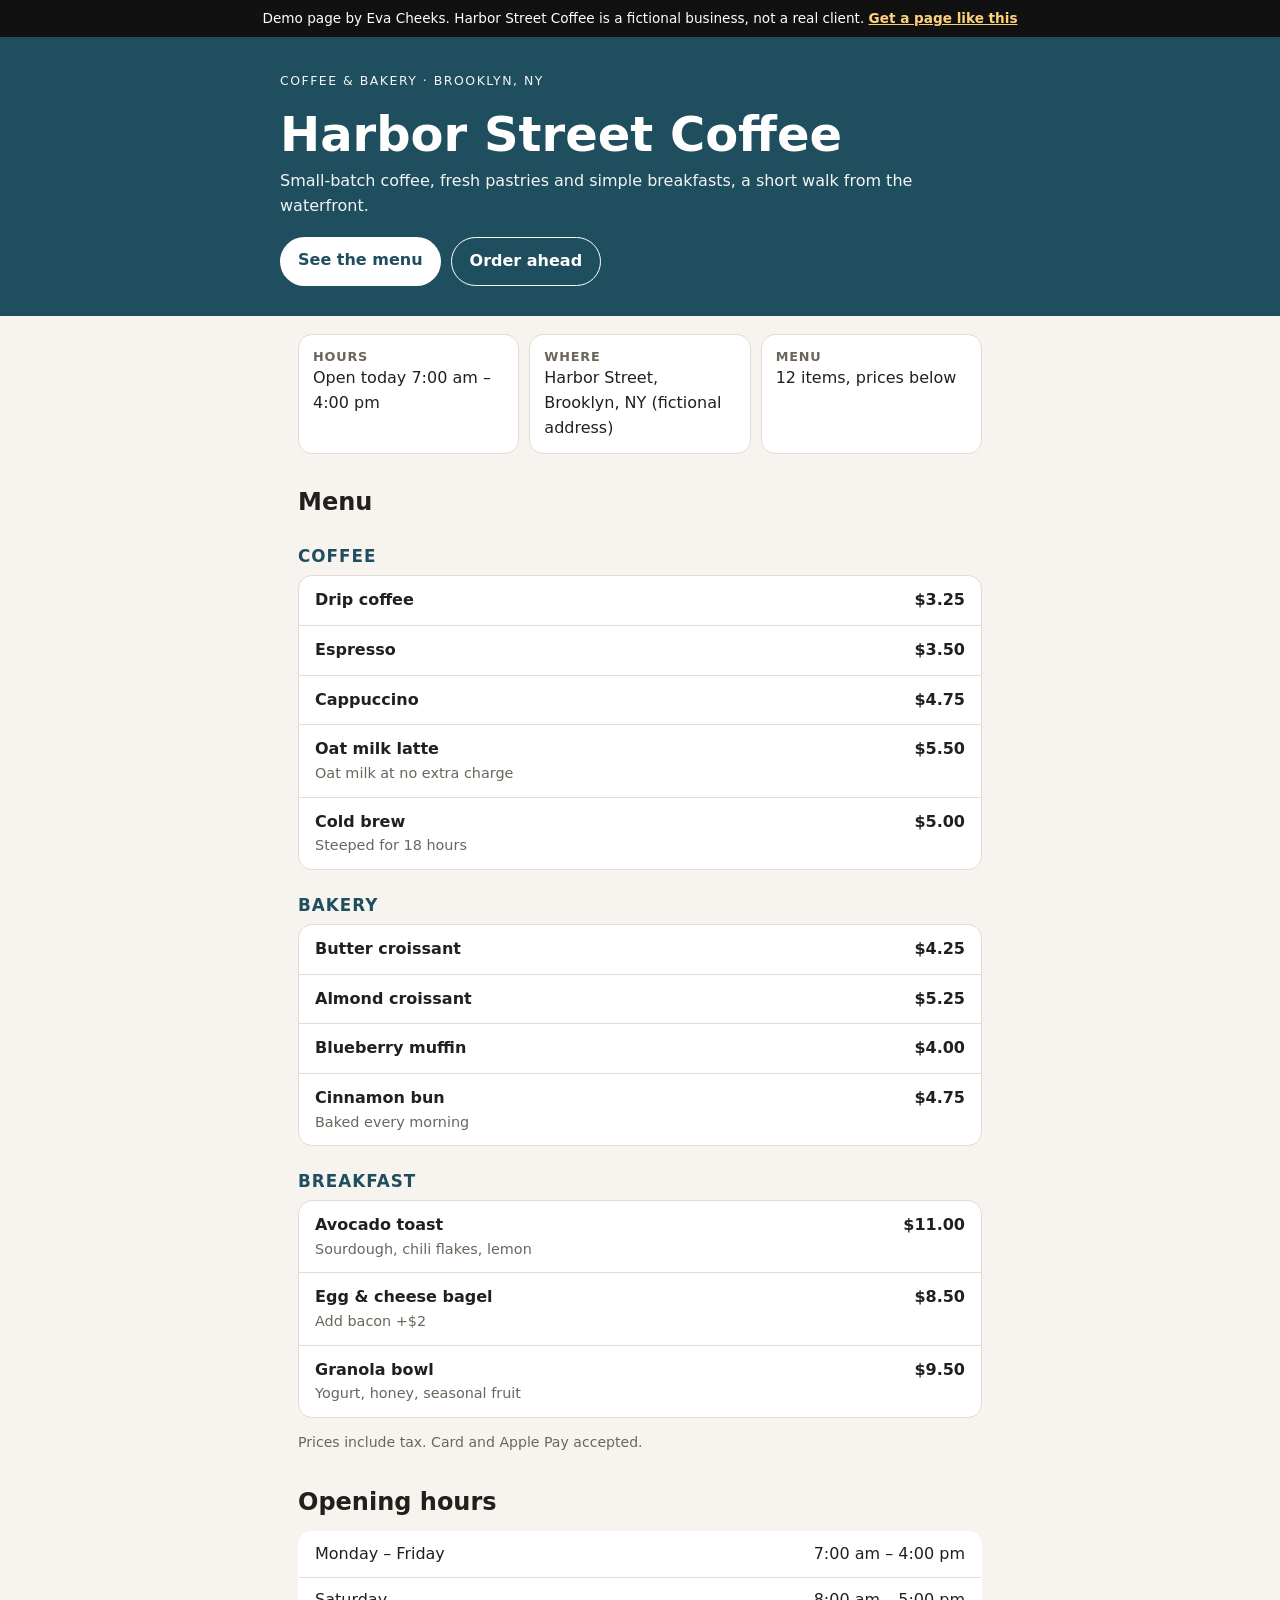
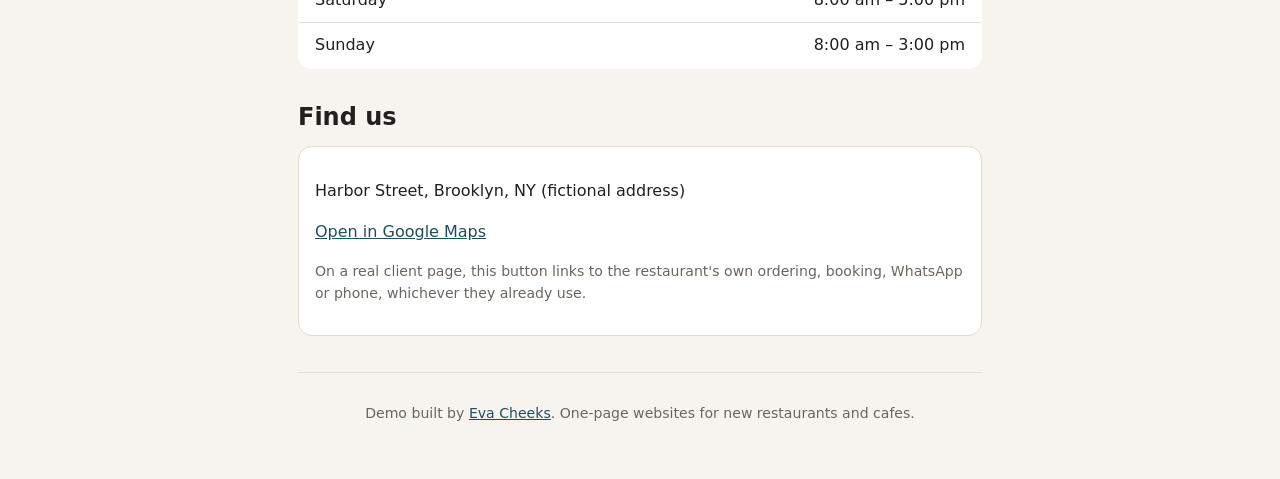
==== demo/harbor-street-coffee/index.html @ e767a6fa "Update prices and add three full demo pages Replace the old $65 price and used-up launch offer with " ====
<!DOCTYPE html>
<html lang="en">
<head>
<meta charset="utf-8">
<meta name="viewport" content="width=device-width, initial-scale=1">
<title>Harbor Street Coffee (demo) - Eva Cheeks</title>
<meta name="robots" content="noindex">
<link rel="stylesheet" href="../demo.css">
</head>
<body class="theme-harbor">
<div class="demo-banner">Demo page by Eva Cheeks. Harbor Street Coffee is a fictional business, not a real client. <a href="../../">Get a page like this</a></div>
<header class="hero">
  <div class="hero-inner">
    <p class="kicker">Coffee &amp; bakery · Brooklyn, NY</p>
    <h1>Harbor Street Coffee</h1>
    <p>Small-batch coffee, fresh pastries and simple breakfasts, a short walk from the waterfront.</p>
    <div class="actions">
      <a class="btn" href="#menu">See the menu</a>
      <a class="btn btn-ghost" href="#contact">Order ahead</a>
    </div>
  </div>
</header>
<main class="wrap">
  <div class="quick">
    <div><strong>Hours</strong>Open today 7:00 am – 4:00 pm</div>
    <div><strong>Where</strong>Harbor Street, Brooklyn, NY (fictional address)</div>
    <div><strong>Menu</strong>12 items, prices below</div>
  </div>

  <section id="menu">
    <h2>Menu</h2>
      <h3>Coffee</h3>
      <ul class="menu">
        <li><span class="item-name">Drip coffee</span><span class="price">$3.25</span></li>
        <li><span class="item-name">Espresso</span><span class="price">$3.50</span></li>
        <li><span class="item-name">Cappuccino</span><span class="price">$4.75</span></li>
        <li><span class="item-name">Oat milk latte<span class="item-desc">Oat milk at no extra charge</span></span><span class="price">$5.50</span></li>
        <li><span class="item-name">Cold brew<span class="item-desc">Steeped for 18 hours</span></span><span class="price">$5.00</span></li>
      </ul>
      <h3>Bakery</h3>
      <ul class="menu">
        <li><span class="item-name">Butter croissant</span><span class="price">$4.25</span></li>
        <li><span class="item-name">Almond croissant</span><span class="price">$5.25</span></li>
        <li><span class="item-name">Blueberry muffin</span><span class="price">$4.00</span></li>
        <li><span class="item-name">Cinnamon bun<span class="item-desc">Baked every morning</span></span><span class="price">$4.75</span></li>
      </ul>
      <h3>Breakfast</h3>
      <ul class="menu">
        <li><span class="item-name">Avocado toast<span class="item-desc">Sourdough, chili flakes, lemon</span></span><span class="price">$11.00</span></li>
        <li><span class="item-name">Egg &amp; cheese bagel<span class="item-desc">Add bacon +$2</span></span><span class="price">$8.50</span></li>
        <li><span class="item-name">Granola bowl<span class="item-desc">Yogurt, honey, seasonal fruit</span></span><span class="price">$9.50</span></li>
      </ul>
    <p class="small">Prices include tax. Card and Apple Pay accepted.</p>
  </section>

  <section id="hours">
    <h2>Opening hours</h2>
    <table class="hours">
        <tr><td>Monday – Friday</td><td>7:00 am – 4:00 pm</td></tr>
        <tr><td>Saturday</td><td>8:00 am – 5:00 pm</td></tr>
        <tr><td>Sunday</td><td>8:00 am – 3:00 pm</td></tr>
    </table>
  </section>

  <section id="contact">
    <h2>Find us</h2>
    <div class="card">
      <p>Harbor Street, Brooklyn, NY (fictional address)</p>
      <p><a href="https://www.google.com/maps/search/?api=1&amp;query=Brooklyn+NY">Open in Google Maps</a></p>
      <p class="small">On a real client page, this button links to the restaurant's own ordering, booking, WhatsApp or phone, whichever they already use.</p>
    </div>
  </section>

  <footer>
    <p class="small">Demo built by <a href="../../">Eva Cheeks</a>. One-page websites for new restaurants and cafes.</p>
  </footer>
</main>
</body>
</html>
---- demo/demo.css ----
/* Shared styles for the fictional demo restaurant pages. System fonts, mobile first. */
:root { --radius: 14px; }
* { box-sizing: border-box; }
body {
  margin: 0;
  font-family: system-ui, -apple-system, Segoe UI, Roboto, Helvetica, Arial, sans-serif;
  color: var(--ink);
  background: var(--bg);
  line-height: 1.55;
}
.theme-harbor { --bg: #f7f4ef; --ink: #22201c; --muted: #6b655c; --accent: #1f4e5f; --accent-ink: #ffffff; --soft: #e8eef0; --line: #e2dcd2; --card: #ffffff; }
.theme-kettle { --bg: #fbf7f2; --ink: #2a1f1a; --muted: #75655b; --accent: #a4532b; --accent-ink: #ffffff; --soft: #f5e6dc; --line: #eadbd0; --card: #ffffff; }
.theme-saffron { --bg: #fffaf0; --ink: #26201a; --muted: #6f6556; --accent: #c2410c; --accent-ink: #ffffff; --soft: #fdebd6; --line: #f0e0c8; --card: #ffffff; }
a { color: var(--accent); }
.demo-banner {
  background: #111; color: #fff; font-size: 0.85rem; text-align: center; padding: 8px 14px;
}
.demo-banner a { color: #ffd27a; font-weight: 700; }
.hero { background: var(--accent); color: var(--accent-ink); padding: 34px 20px 30px; }
.hero-inner, .wrap { max-width: 720px; margin: 0 auto; }
.wrap { padding: 0 18px 40px; }
.kicker { text-transform: uppercase; letter-spacing: 1.5px; font-size: 0.78rem; opacity: 0.85; margin: 0 0 6px; }
.hero h1 { margin: 0 0 8px; font-size: clamp(2rem, 8vw, 3rem); line-height: 1.1; }
.hero p { margin: 0 0 18px; opacity: 0.95; }
.actions { display: flex; flex-wrap: wrap; gap: 10px; }
.btn {
  display: inline-block; padding: 11px 18px; border-radius: 999px; font-weight: 700; text-decoration: none;
  background: var(--accent-ink); color: var(--accent);
}
.btn-ghost { background: transparent; color: var(--accent-ink); border: 1.5px solid var(--accent-ink); }
.quick { display: grid; gap: 10px; margin-top: 18px; }
.quick div { background: var(--card); border: 1px solid var(--line); border-radius: var(--radius); padding: 12px 14px; }
.quick strong { display: block; font-size: 0.8rem; text-transform: uppercase; letter-spacing: 0.8px; color: var(--muted); }
section { margin-top: 30px; }
h2 { margin: 0 0 10px; font-size: 1.5rem; }
h3 { margin: 22px 0 6px; font-size: 1.05rem; color: var(--accent); text-transform: uppercase; letter-spacing: 1px; }
.menu { list-style: none; margin: 0; padding: 0; background: var(--card); border: 1px solid var(--line); border-radius: var(--radius); }
.menu li { display: flex; justify-content: space-between; gap: 14px; padding: 12px 16px; border-bottom: 1px solid var(--line); }
.menu li:last-child { border-bottom: 0; }
.item-name { font-weight: 600; }
.item-desc { display: block; font-weight: 400; color: var(--muted); font-size: 0.9rem; }
.price { font-weight: 700; white-space: nowrap; }
.tag { display: inline-block; font-size: 0.7rem; font-weight: 700; background: var(--soft); color: var(--accent); padding: 1px 7px; border-radius: 999px; margin-left: 6px; vertical-align: middle; }
.hours { width: 100%; border-collapse: collapse; background: var(--card); border: 1px solid var(--line); border-radius: var(--radius); overflow: hidden; }
.hours td { padding: 10px 16px; border-bottom: 1px solid var(--line); }
.hours td:last-child { text-align: right; }
.card { background: var(--card); border: 1px solid var(--line); border-radius: var(--radius); padding: 16px; }
.small { font-size: 0.88rem; color: var(--muted); }
footer { margin-top: 36px; padding-top: 16px; border-top: 1px solid var(--line); text-align: center; }
@media (min-width: 640px) { .quick { grid-template-columns: 1fr 1fr 1fr; } }
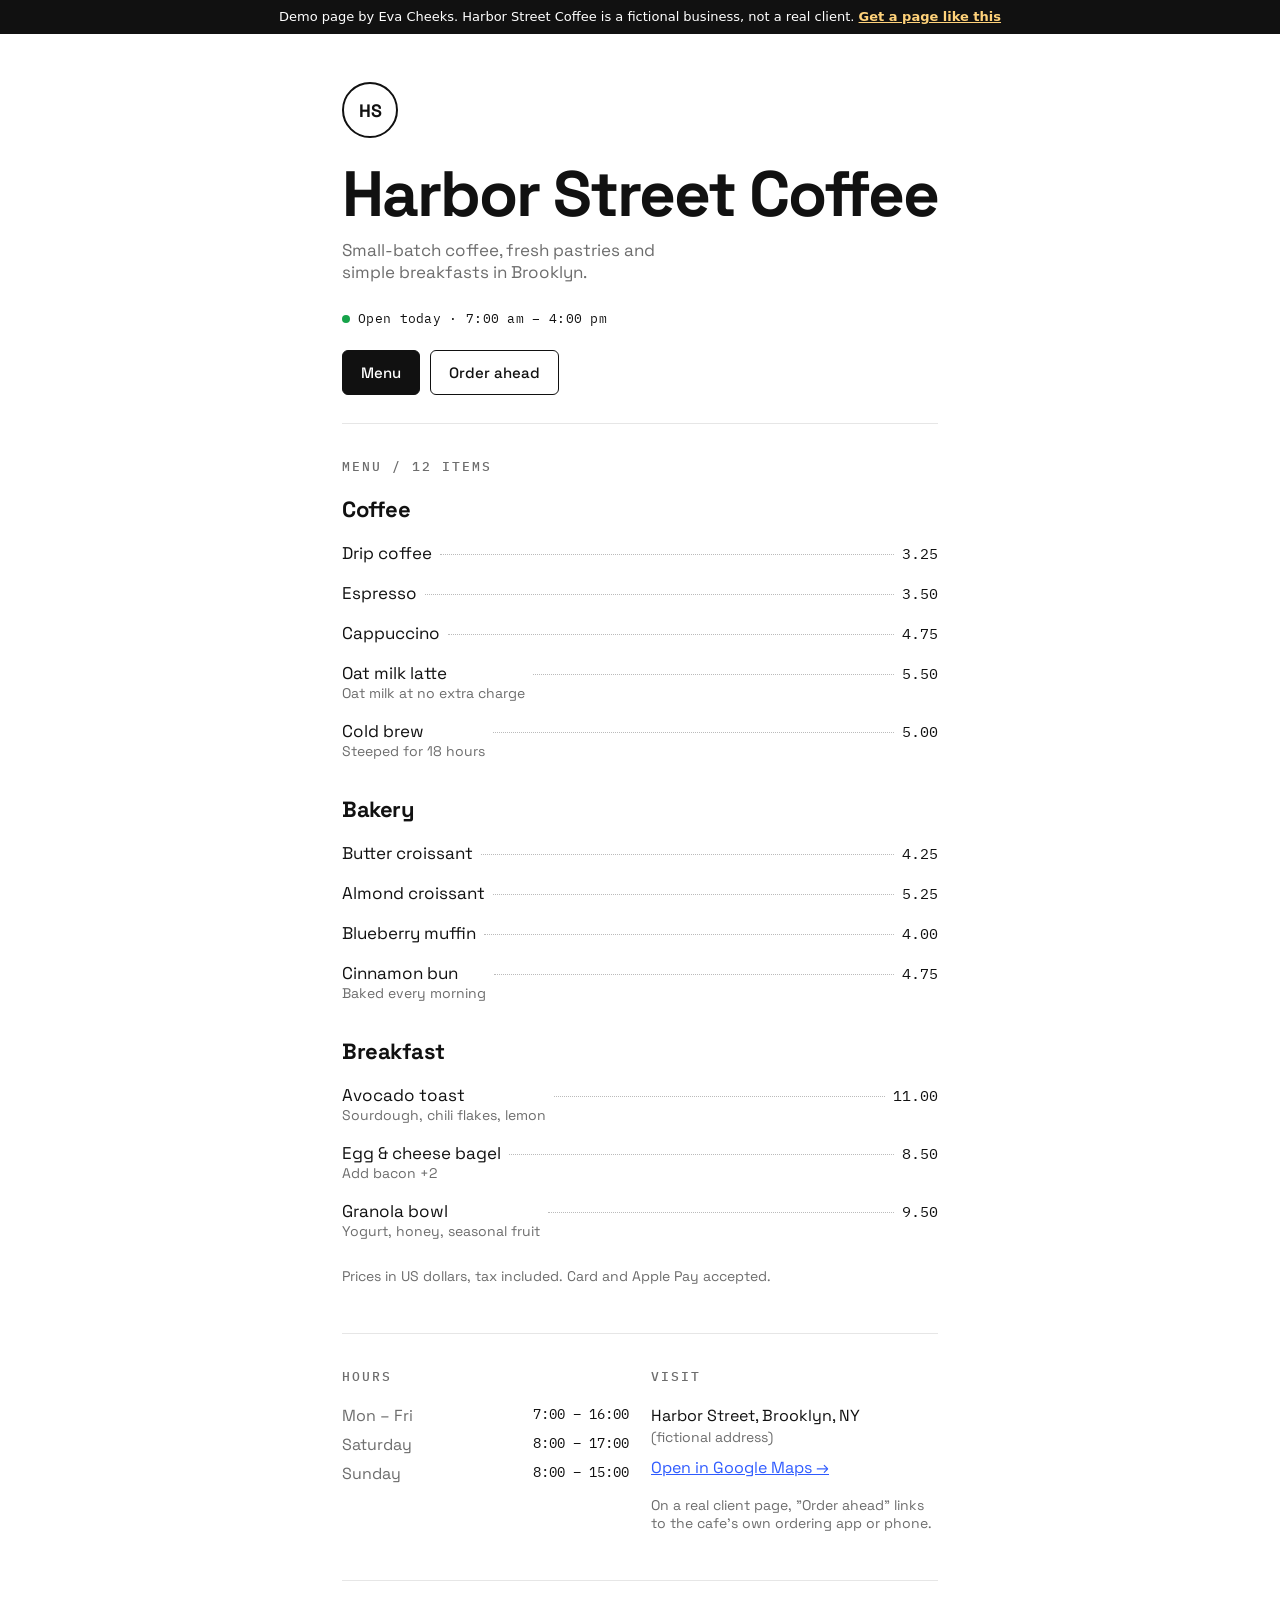
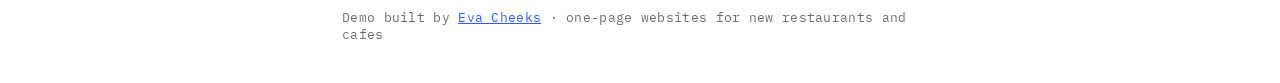
==== commit 71f95e24: "Give each demo page its own design The three demos shared one template and differed only in colour. " ====
--- a/demo/harbor-street-coffee/index.html
+++ b/demo/harbor-street-coffee/index.html
@@ -5,75 +5,97 @@
 <meta name="viewport" content="width=device-width, initial-scale=1">
 <title>Harbor Street Coffee (demo) - Eva Cheeks</title>
 <meta name="robots" content="noindex">
-<link rel="stylesheet" href="../demo.css">
+<link rel="preconnect" href="https://fonts.googleapis.com">
+<link rel="preconnect" href="https://fonts.gstatic.com" crossorigin>
+<link href="https://fonts.googleapis.com/css2?family=Space+Grotesk:wght@400;500;700&family=IBM+Plex+Mono:wght@400;500&display=swap" rel="stylesheet">
+<style>
+  :root { --ink: #111; --muted: #6d6d6d; --line: #e6e6e6; --bg: #fff; --blue: #2f5bff; }
+  * { box-sizing: border-box; }
+  body { margin: 0; background: var(--bg); color: var(--ink); font-family: "Space Grotesk", system-ui, sans-serif; }
+  .demo-banner { background: #111; color: #fff; font: 13px/1.4 system-ui, sans-serif; text-align: center; padding: 8px 14px; }
+  .demo-banner a { color: #ffd27a; font-weight: 700; }
+  .wrap { max-width: 640px; margin: 0 auto; padding: 0 22px; }
+  header { padding: 48px 0 28px; border-bottom: 1px solid var(--line); }
+  .logo { display: inline-flex; align-items: center; justify-content: center; width: 56px; height: 56px; border: 2px solid var(--ink); border-radius: 50%; font-weight: 700; font-size: 18px; letter-spacing: -0.5px; margin-bottom: 26px; }
+  h1 { font-size: clamp(40px, 12vw, 64px); line-height: 0.95; letter-spacing: -2px; margin: 0 0 14px; font-weight: 700; }
+  .sub { color: var(--muted); font-size: 17px; margin: 0 0 24px; max-width: 30ch; }
+  .mono { font-family: "IBM Plex Mono", ui-monospace, monospace; font-size: 13px; letter-spacing: 0.3px; }
+  .status { display: inline-flex; align-items: center; gap: 8px; }
+  .dot { width: 8px; height: 8px; border-radius: 50%; background: #16a34a; }
+  .row { display: flex; gap: 10px; flex-wrap: wrap; margin-top: 22px; }
+  .btn { font: 500 15px "Space Grotesk", sans-serif; padding: 12px 18px; border-radius: 6px; text-decoration: none; border: 1.5px solid var(--ink); color: var(--ink); }
+  .btn.primary { background: var(--ink); color: #fff; }
+  section { padding: 34px 0; border-bottom: 1px solid var(--line); }
+  h2 { font-size: 13px; font-family: "IBM Plex Mono", monospace; text-transform: uppercase; letter-spacing: 2px; color: var(--muted); font-weight: 500; margin: 0 0 20px; }
+  h3 { font-size: 22px; margin: 26px 0 10px; letter-spacing: -0.5px; }
+  h3:first-of-type { margin-top: 0; }
+  .item { display: flex; align-items: baseline; gap: 8px; padding: 9px 0; }
+  .item .name { font-size: 17px; }
+  .item .desc { display: block; color: var(--muted); font-size: 14px; }
+  .item .lead { flex: 1; border-bottom: 1px dotted #bbb; transform: translateY(-4px); min-width: 20px; }
+  .item .price { font-family: "IBM Plex Mono", monospace; font-size: 15px; }
+  .note { color: var(--muted); font-size: 14px; margin-top: 18px; }
+  .grid2 { display: grid; grid-template-columns: 1fr; gap: 22px; }
+  dl { margin: 0; display: grid; grid-template-columns: auto 1fr; gap: 8px 18px; }
+  dt { color: var(--muted); }
+  dd { margin: 0; text-align: right; font-family: "IBM Plex Mono", monospace; font-size: 14px; }
+  a { color: var(--blue); }
+  footer { padding: 28px 0 40px; color: var(--muted); font-size: 13px; }
+  @media (min-width: 600px) { .grid2 { grid-template-columns: 1fr 1fr; } }
+</style>
 </head>
-<body class="theme-harbor">
+<body>
 <div class="demo-banner">Demo page by Eva Cheeks. Harbor Street Coffee is a fictional business, not a real client. <a href="../../">Get a page like this</a></div>
-<header class="hero">
-  <div class="hero-inner">
-    <p class="kicker">Coffee &amp; bakery · Brooklyn, NY</p>
+<div class="wrap">
+  <header>
+    <div class="logo">HS</div>
     <h1>Harbor Street Coffee</h1>
-    <p>Small-batch coffee, fresh pastries and simple breakfasts, a short walk from the waterfront.</p>
-    <div class="actions">
-      <a class="btn" href="#menu">See the menu</a>
-      <a class="btn btn-ghost" href="#contact">Order ahead</a>
+    <p class="sub">Small-batch coffee, fresh pastries and simple breakfasts in Brooklyn.</p>
+    <div class="mono status"><span class="dot"></span>Open today · 7:00 am – 4:00 pm</div>
+    <div class="row">
+      <a class="btn primary" href="#menu">Menu</a>
+      <a class="btn" href="#visit">Order ahead</a>
     </div>
-  </div>
-</header>
-<main class="wrap">
-  <div class="quick">
-    <div><strong>Hours</strong>Open today 7:00 am – 4:00 pm</div>
-    <div><strong>Where</strong>Harbor Street, Brooklyn, NY (fictional address)</div>
-    <div><strong>Menu</strong>12 items, prices below</div>
-  </div>
+  </header>
 
   <section id="menu">
-    <h2>Menu</h2>
-      <h3>Coffee</h3>
-      <ul class="menu">
-        <li><span class="item-name">Drip coffee</span><span class="price">$3.25</span></li>
-        <li><span class="item-name">Espresso</span><span class="price">$3.50</span></li>
-        <li><span class="item-name">Cappuccino</span><span class="price">$4.75</span></li>
-        <li><span class="item-name">Oat milk latte<span class="item-desc">Oat milk at no extra charge</span></span><span class="price">$5.50</span></li>
-        <li><span class="item-name">Cold brew<span class="item-desc">Steeped for 18 hours</span></span><span class="price">$5.00</span></li>
-      </ul>
-      <h3>Bakery</h3>
-      <ul class="menu">
-        <li><span class="item-name">Butter croissant</span><span class="price">$4.25</span></li>
-        <li><span class="item-name">Almond croissant</span><span class="price">$5.25</span></li>
-        <li><span class="item-name">Blueberry muffin</span><span class="price">$4.00</span></li>
-        <li><span class="item-name">Cinnamon bun<span class="item-desc">Baked every morning</span></span><span class="price">$4.75</span></li>
-      </ul>
-      <h3>Breakfast</h3>
-      <ul class="menu">
-        <li><span class="item-name">Avocado toast<span class="item-desc">Sourdough, chili flakes, lemon</span></span><span class="price">$11.00</span></li>
-        <li><span class="item-name">Egg &amp; cheese bagel<span class="item-desc">Add bacon +$2</span></span><span class="price">$8.50</span></li>
-        <li><span class="item-name">Granola bowl<span class="item-desc">Yogurt, honey, seasonal fruit</span></span><span class="price">$9.50</span></li>
-      </ul>
-    <p class="small">Prices include tax. Card and Apple Pay accepted.</p>
+    <h2>Menu / 12 items</h2>
+    <h3>Coffee</h3>
+    <div class="item"><span class="name">Drip coffee</span><span class="lead"></span><span class="price">3.25</span></div>
+    <div class="item"><span class="name">Espresso</span><span class="lead"></span><span class="price">3.50</span></div>
+    <div class="item"><span class="name">Cappuccino</span><span class="lead"></span><span class="price">4.75</span></div>
+    <div class="item"><span class="name">Oat milk latte<span class="desc">Oat milk at no extra charge</span></span><span class="lead"></span><span class="price">5.50</span></div>
+    <div class="item"><span class="name">Cold brew<span class="desc">Steeped for 18 hours</span></span><span class="lead"></span><span class="price">5.00</span></div>
+    <h3>Bakery</h3>
+    <div class="item"><span class="name">Butter croissant</span><span class="lead"></span><span class="price">4.25</span></div>
+    <div class="item"><span class="name">Almond croissant</span><span class="lead"></span><span class="price">5.25</span></div>
+    <div class="item"><span class="name">Blueberry muffin</span><span class="lead"></span><span class="price">4.00</span></div>
+    <div class="item"><span class="name">Cinnamon bun<span class="desc">Baked every morning</span></span><span class="lead"></span><span class="price">4.75</span></div>
+    <h3>Breakfast</h3>
+    <div class="item"><span class="name">Avocado toast<span class="desc">Sourdough, chili flakes, lemon</span></span><span class="lead"></span><span class="price">11.00</span></div>
+    <div class="item"><span class="name">Egg &amp; cheese bagel<span class="desc">Add bacon +2</span></span><span class="lead"></span><span class="price">8.50</span></div>
+    <div class="item"><span class="name">Granola bowl<span class="desc">Yogurt, honey, seasonal fruit</span></span><span class="lead"></span><span class="price">9.50</span></div>
+    <p class="note">Prices in US dollars, tax included. Card and Apple Pay accepted.</p>
   </section>
 
-  <section id="hours">
-    <h2>Opening hours</h2>
-    <table class="hours">
-        <tr><td>Monday – Friday</td><td>7:00 am – 4:00 pm</td></tr>
-        <tr><td>Saturday</td><td>8:00 am – 5:00 pm</td></tr>
-        <tr><td>Sunday</td><td>8:00 am – 3:00 pm</td></tr>
-    </table>
-  </section>
-
-  <section id="contact">
-    <h2>Find us</h2>
-    <div class="card">
-      <p>Harbor Street, Brooklyn, NY (fictional address)</p>
-      <p><a href="https://www.google.com/maps/search/?api=1&amp;query=Brooklyn+NY">Open in Google Maps</a></p>
-      <p class="small">On a real client page, this button links to the restaurant's own ordering, booking, WhatsApp or phone, whichever they already use.</p>
+  <section id="visit" class="grid2">
+    <div>
+      <h2>Hours</h2>
+      <dl>
+        <dt>Mon – Fri</dt><dd>7:00 – 16:00</dd>
+        <dt>Saturday</dt><dd>8:00 – 17:00</dd>
+        <dt>Sunday</dt><dd>8:00 – 15:00</dd>
+      </dl>
+    </div>
+    <div>
+      <h2>Visit</h2>
+      <p style="margin:0 0 10px;">Harbor Street, Brooklyn, NY<br><span style="color:var(--muted);font-size:14px;">(fictional address)</span></p>
+      <a href="https://www.google.com/maps/search/?api=1&amp;query=Brooklyn+NY">Open in Google Maps →</a>
+      <p class="note">On a real client page, "Order ahead" links to the cafe's own ordering app or phone.</p>
     </div>
   </section>
 
-  <footer>
-    <p class="small">Demo built by <a href="../../">Eva Cheeks</a>. One-page websites for new restaurants and cafes.</p>
-  </footer>
-</main>
+  <footer class="mono">Demo built by <a href="../../">Eva Cheeks</a> · one-page websites for new restaurants and cafes</footer>
+</div>
 </body>
 </html>
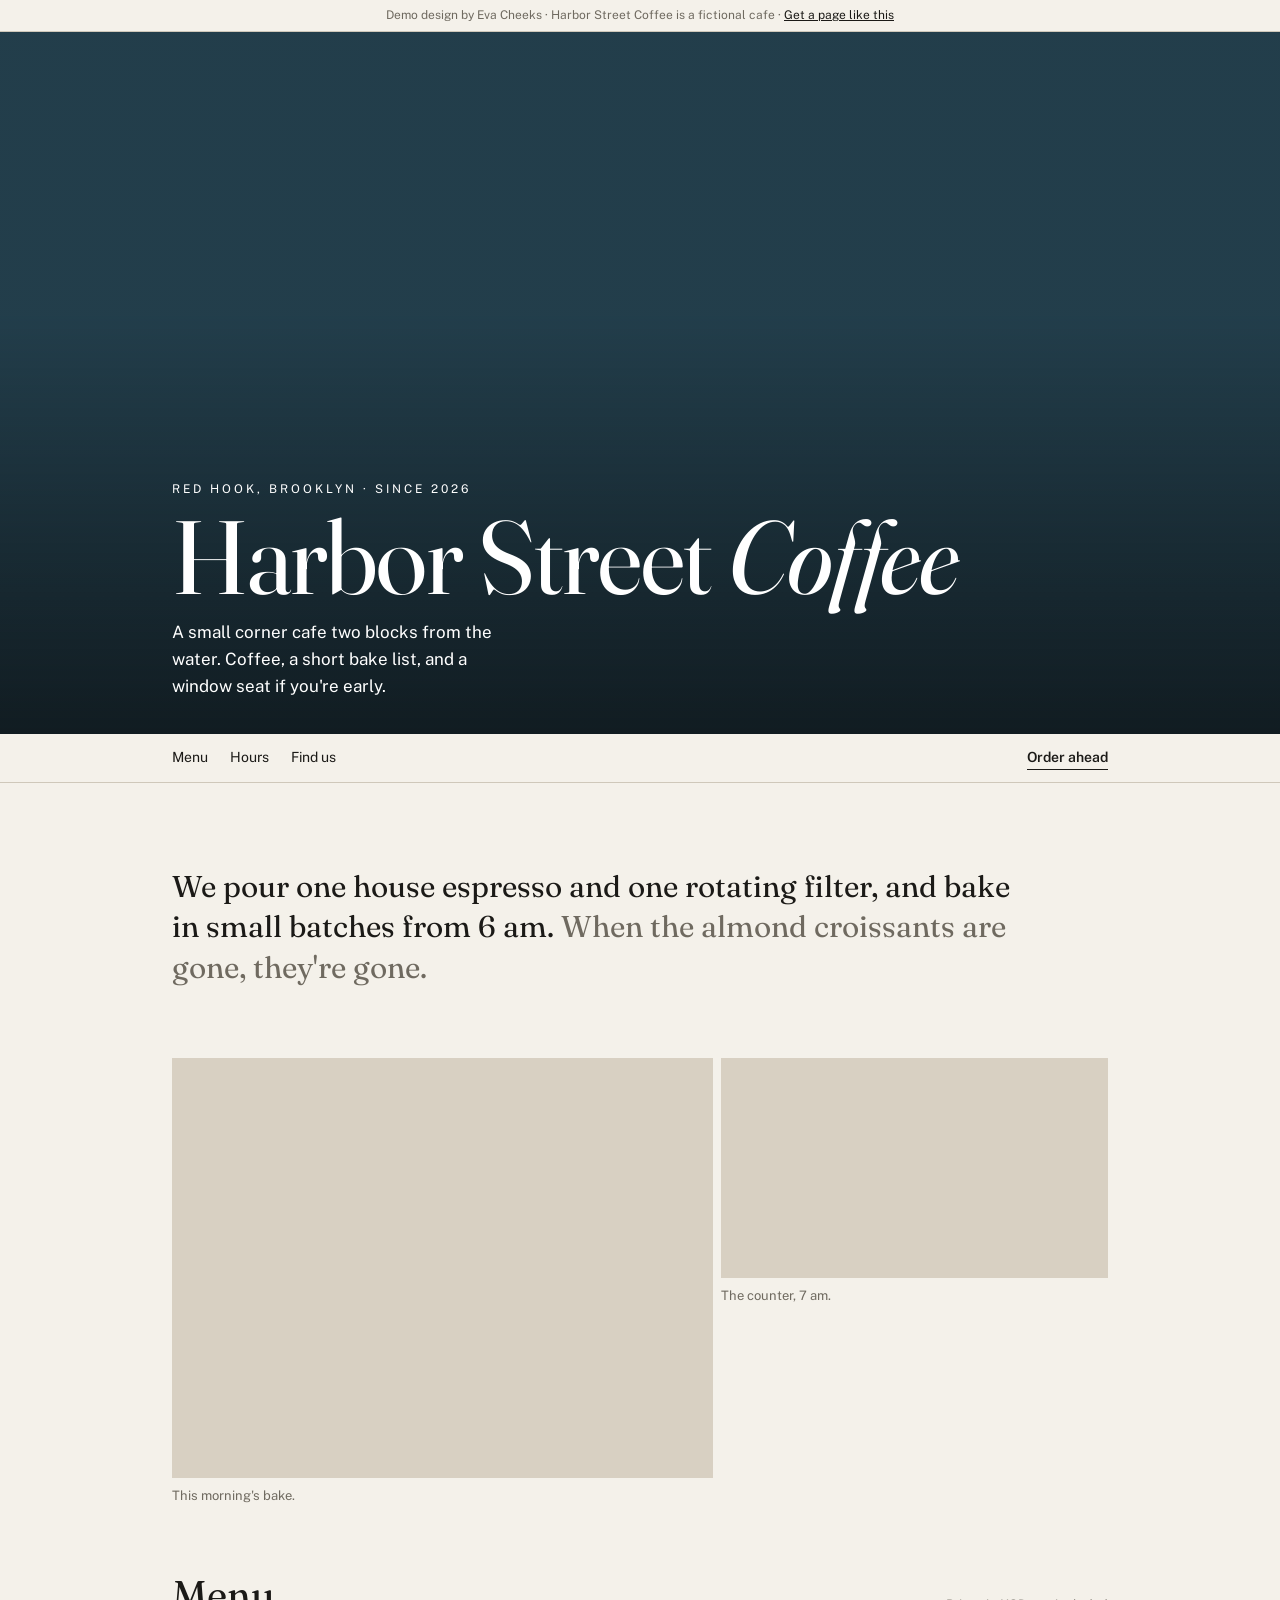
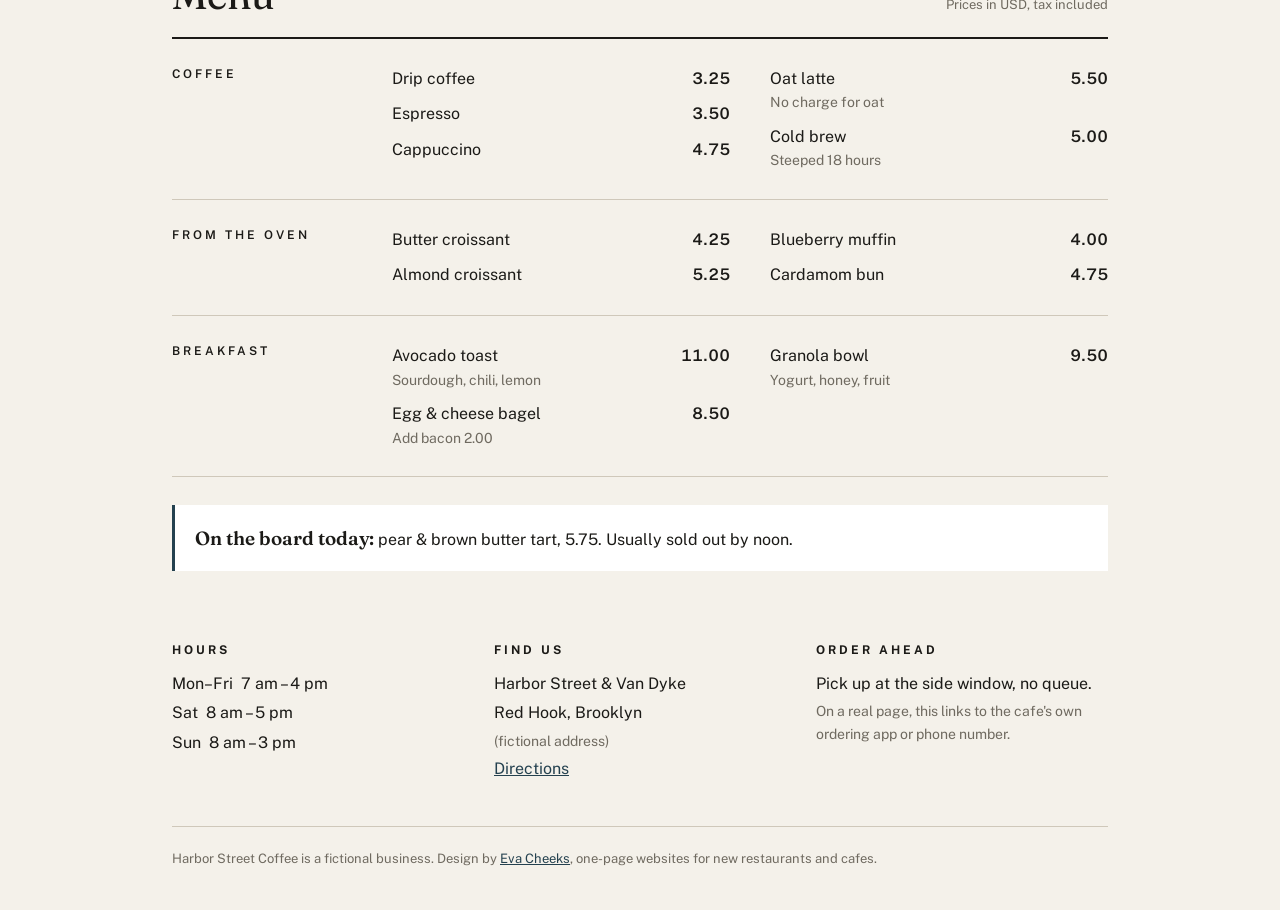
==== commit f1680390: "Refine demo designs and add motion Rework the three demos so they read like real restaurant sites ra" ====
--- a/demo/harbor-street-coffee/index.html
+++ b/demo/harbor-street-coffee/index.html
@@ -3,99 +3,192 @@
 <head>
 <meta charset="utf-8">
 <meta name="viewport" content="width=device-width, initial-scale=1">
-<title>Harbor Street Coffee (demo) - Eva Cheeks</title>
+<title>Harbor Street Coffee · Red Hook, Brooklyn (demo design)</title>
 <meta name="robots" content="noindex">
 <link rel="preconnect" href="https://fonts.googleapis.com">
 <link rel="preconnect" href="https://fonts.gstatic.com" crossorigin>
-<link href="https://fonts.googleapis.com/css2?family=Space+Grotesk:wght@400;500;700&family=IBM+Plex+Mono:wght@400;500&display=swap" rel="stylesheet">
+<link href="https://fonts.googleapis.com/css2?family=Fraunces:ital,opsz,wght@0,9..144,400;0,9..144,600;1,9..144,400&family=Public+Sans:wght@400;600&display=swap" rel="stylesheet">
 <style>
-  :root { --ink: #111; --muted: #6d6d6d; --line: #e6e6e6; --bg: #fff; --blue: #2f5bff; }
+  :root { --ink: #1b1a17; --paper: #f4f1ea; --muted: #6f6a60; --rule: #cfc8ba; --sea: #24414f; }
   * { box-sizing: border-box; }
-  body { margin: 0; background: var(--bg); color: var(--ink); font-family: "Space Grotesk", system-ui, sans-serif; }
-  .demo-banner { background: #111; color: #fff; font: 13px/1.4 system-ui, sans-serif; text-align: center; padding: 8px 14px; }
-  .demo-banner a { color: #ffd27a; font-weight: 700; }
-  .wrap { max-width: 640px; margin: 0 auto; padding: 0 22px; }
-  header { padding: 48px 0 28px; border-bottom: 1px solid var(--line); }
-  .logo { display: inline-flex; align-items: center; justify-content: center; width: 56px; height: 56px; border: 2px solid var(--ink); border-radius: 50%; font-weight: 700; font-size: 18px; letter-spacing: -0.5px; margin-bottom: 26px; }
-  h1 { font-size: clamp(40px, 12vw, 64px); line-height: 0.95; letter-spacing: -2px; margin: 0 0 14px; font-weight: 700; }
-  .sub { color: var(--muted); font-size: 17px; margin: 0 0 24px; max-width: 30ch; }
-  .mono { font-family: "IBM Plex Mono", ui-monospace, monospace; font-size: 13px; letter-spacing: 0.3px; }
-  .status { display: inline-flex; align-items: center; gap: 8px; }
-  .dot { width: 8px; height: 8px; border-radius: 50%; background: #16a34a; }
-  .row { display: flex; gap: 10px; flex-wrap: wrap; margin-top: 22px; }
-  .btn { font: 500 15px "Space Grotesk", sans-serif; padding: 12px 18px; border-radius: 6px; text-decoration: none; border: 1.5px solid var(--ink); color: var(--ink); }
-  .btn.primary { background: var(--ink); color: #fff; }
-  section { padding: 34px 0; border-bottom: 1px solid var(--line); }
-  h2 { font-size: 13px; font-family: "IBM Plex Mono", monospace; text-transform: uppercase; letter-spacing: 2px; color: var(--muted); font-weight: 500; margin: 0 0 20px; }
-  h3 { font-size: 22px; margin: 26px 0 10px; letter-spacing: -0.5px; }
-  h3:first-of-type { margin-top: 0; }
-  .item { display: flex; align-items: baseline; gap: 8px; padding: 9px 0; }
-  .item .name { font-size: 17px; }
-  .item .desc { display: block; color: var(--muted); font-size: 14px; }
-  .item .lead { flex: 1; border-bottom: 1px dotted #bbb; transform: translateY(-4px); min-width: 20px; }
-  .item .price { font-family: "IBM Plex Mono", monospace; font-size: 15px; }
-  .note { color: var(--muted); font-size: 14px; margin-top: 18px; }
-  .grid2 { display: grid; grid-template-columns: 1fr; gap: 22px; }
-  dl { margin: 0; display: grid; grid-template-columns: auto 1fr; gap: 8px 18px; }
-  dt { color: var(--muted); }
-  dd { margin: 0; text-align: right; font-family: "IBM Plex Mono", monospace; font-size: 14px; }
-  a { color: var(--blue); }
-  footer { padding: 28px 0 40px; color: var(--muted); font-size: 13px; }
-  @media (min-width: 600px) { .grid2 { grid-template-columns: 1fr 1fr; } }
+  html { scroll-behavior: smooth; }
+  body { margin: 0; background: var(--paper); color: var(--ink); font: 16px/1.6 "Public Sans", system-ui, sans-serif; }
+  .note { font-size: 12px; text-align: center; padding: 6px 12px; color: var(--muted); border-bottom: 1px solid var(--rule); }
+  .note a { color: var(--ink); }
+
+  .hero { position: relative; min-height: 78vh; display: flex; align-items: flex-end; color: #fff;
+    background: var(--sea); overflow: hidden; }
+  .hero-bg { position: absolute; inset: 0; background: url("img/hero.jpg") center/cover no-repeat; animation: drift 2.8s cubic-bezier(.2,.7,.2,1) both; }
+  .hero::after { content: ""; position: absolute; inset: 0; background: linear-gradient(to top, rgba(10,14,16,.72), rgba(10,14,16,.05) 60%); }
+  .hero-text { position: relative; z-index: 1; padding: 28px 22px 34px; max-width: 980px; width: 100%; margin: 0 auto; }
+  .est { font-size: 12px; letter-spacing: 3px; text-transform: uppercase; margin: 0 0 10px; opacity: .85; }
+  h1 { font-family: "Fraunces", Georgia, serif; font-weight: 400; font-size: clamp(46px, 13vw, 104px); line-height: .92; letter-spacing: -1.5px; margin: 0; }
+  h1 em { font-style: italic; }
+  .hero p.line { margin: 14px 0 0; max-width: 34ch; font-size: 17px; opacity: .92; }
+
+  nav { position: sticky; top: 0; z-index: 3; background: var(--paper); border-bottom: 1px solid var(--rule); }
+  nav .in { max-width: 980px; margin: 0 auto; display: flex; gap: 22px; padding: 12px 22px; font-size: 14px; overflow-x: auto; white-space: nowrap; }
+  nav a { color: var(--ink); text-decoration: none; }
+  nav a.order { margin-left: auto; font-weight: 600; border-bottom: 1.5px solid var(--ink); }
+
+  .wrap { max-width: 980px; margin: 0 auto; padding: 0 22px; }
+  .intro { padding: 54px 0 40px; font-family: "Fraunces", serif; font-size: clamp(22px, 5vw, 30px); line-height: 1.35; max-width: 28em; }
+  .intro span { color: var(--muted); }
+
+  .strip { display: grid; grid-template-columns: 1.4fr 1fr; gap: 8px; }
+  .ph { background: #d8d0c2 center/cover no-repeat; min-height: 220px; }
+  .ph.a { background-image: url("img/bake.jpg"); min-height: 300px; }
+  .ph.b { background-image: url("img/counter.jpg"); }
+  .cap { font-size: 13px; color: var(--muted); margin: 8px 0 0; }
+
+  #menu { padding: 56px 0 10px; }
+  .menu-head { display: flex; justify-content: space-between; align-items: baseline; border-bottom: 2px solid var(--ink); padding-bottom: 10px; }
+  h2 { font-family: "Fraunces", serif; font-weight: 400; font-size: 40px; margin: 0; }
+  .menu-head span { font-size: 13px; color: var(--muted); }
+  .group { display: grid; grid-template-columns: 1fr; gap: 6px 40px; padding: 22px 0; border-bottom: 1px solid var(--rule); }
+  .group h3 { font-size: 12px; letter-spacing: 3px; text-transform: uppercase; margin: 4px 0 6px; font-weight: 600; }
+  .row { display: flex; justify-content: space-between; gap: 16px; padding: 5px 0; }
+  .row i { display: block; font-style: normal; color: var(--muted); font-size: 14px; }
+  .row b { font-weight: 600; font-variant-numeric: tabular-nums; }
+  .today { margin: 28px 0 0; padding: 18px 20px; background: #fff; border-left: 3px solid var(--sea); }
+  .today strong { font-family: "Fraunces", serif; font-weight: 600; font-size: 19px; }
+
+  #visit { padding: 60px 0 40px; display: grid; gap: 30px; }
+  .row { transition: padding-left .25s ease, color .25s ease; }
+  .row:hover { padding-left: 6px; color: var(--sea); }
+  nav a { transition: opacity .2s; } nav a:hover { opacity: .6; }
+  #visit h4 { font-size: 12px; letter-spacing: 3px; text-transform: uppercase; margin: 0 0 10px; }
+  #visit p { margin: 0 0 4px; }
+  .muted { color: var(--muted); font-size: 14px; }
+  a { color: var(--sea); }
+  footer { border-top: 1px solid var(--rule); padding: 22px 0 40px; font-size: 13px; color: var(--muted); }
+  @media (min-width: 760px) {
+    .group { grid-template-columns: 180px 1fr 1fr; }
+    #visit { grid-template-columns: 1fr 1fr 1fr; }
+    .ph.a { min-height: 420px; }
+  }
+
+  /* Motion: entrance, scroll reveal, hover. Disabled for reduced-motion users. */
+  @keyframes rise { from { opacity: 0; transform: translateY(26px); } to { opacity: 1; transform: none; } }
+  @keyframes kenburns { from { background-size: 112%; } to { background-size: 100%; } }
+  @keyframes drift { from { transform: scale(1.12); } to { transform: scale(1); } }
+  .js .reveal { opacity: 0; transform: translateY(28px); transition: opacity .8s cubic-bezier(.2,.7,.2,1), transform .8s cubic-bezier(.2,.7,.2,1); transition-delay: var(--d, 0s); }
+  .js .reveal.in { opacity: 1; transform: none; }
+  .hero-anim > :not(.hero-bg) { animation: rise .9s cubic-bezier(.2,.7,.2,1) both; }
+  .hero-anim > *:nth-child(2) { animation-delay: .12s; } .hero-anim > *:nth-child(3) { animation-delay: .24s; }
+  .hero-anim > *:nth-child(4) { animation-delay: .36s; } .hero-anim > *:nth-child(5) { animation-delay: .48s; }
+  .zoom { overflow: hidden; }
+  .zoom-in { transition: transform 1.2s cubic-bezier(.2,.7,.2,1); }
+  .zoom:hover .zoom-in, .zoom-in:hover { transform: scale(1.04); }
+  .lift { transition: transform .25s ease, box-shadow .25s ease, background-color .25s ease; }
+  .lift:hover { transform: translateY(-2px); }
+  @media (prefers-reduced-motion: reduce) {
+    *, *::before, *::after { animation: none !important; transition: none !important; }
+    .js .reveal { opacity: 1; transform: none; }
+  }
 </style>
 </head>
 <body>
-<div class="demo-banner">Demo page by Eva Cheeks. Harbor Street Coffee is a fictional business, not a real client. <a href="../../">Get a page like this</a></div>
-<div class="wrap">
-  <header>
-    <div class="logo">HS</div>
-    <h1>Harbor Street Coffee</h1>
-    <p class="sub">Small-batch coffee, fresh pastries and simple breakfasts in Brooklyn.</p>
-    <div class="mono status"><span class="dot"></span>Open today · 7:00 am – 4:00 pm</div>
-    <div class="row">
-      <a class="btn primary" href="#menu">Menu</a>
-      <a class="btn" href="#visit">Order ahead</a>
-    </div>
-  </header>
+<div class="note">Demo design by Eva Cheeks · Harbor Street Coffee is a fictional cafe · <a href="../../">Get a page like this</a></div>
+
+<header class="hero">
+  <div class="hero-bg"></div>
+  <div class="hero-text hero-anim">
+    <p class="est">Red Hook, Brooklyn · Since 2026</p>
+    <h1>Harbor Street <em>Coffee</em></h1>
+    <p class="line">A small corner cafe two blocks from the water. Coffee, a short bake list, and a window seat if you're early.</p>
+  </div>
+</header>
+
+<nav><div class="in">
+  <a href="#menu">Menu</a><a href="#visit">Hours</a><a href="#visit">Find us</a><a class="order lift" href="#visit">Order ahead</a>
+</div></nav>
+
+<main class="wrap">
+  <p class="intro reveal">We pour one house espresso and one rotating filter, and bake in small batches from 6 am. <span>When the almond croissants are gone, they're gone.</span></p>
+
+  <div class="strip">
+    <div class="reveal"><div class="zoom"><div class="ph a zoom-in" role="img" aria-label="Croissants on a tray"></div></div><p class="cap">This morning's bake.</p></div>
+    <div class="reveal" style="--d:.12s"><div class="zoom"><div class="ph b zoom-in" role="img" aria-label="The coffee counter"></div></div><p class="cap">The counter, 7 am.</p></div>
+  </div>
 
   <section id="menu">
-    <h2>Menu / 12 items</h2>
-    <h3>Coffee</h3>
-    <div class="item"><span class="name">Drip coffee</span><span class="lead"></span><span class="price">3.25</span></div>
-    <div class="item"><span class="name">Espresso</span><span class="lead"></span><span class="price">3.50</span></div>
-    <div class="item"><span class="name">Cappuccino</span><span class="lead"></span><span class="price">4.75</span></div>
-    <div class="item"><span class="name">Oat milk latte<span class="desc">Oat milk at no extra charge</span></span><span class="lead"></span><span class="price">5.50</span></div>
-    <div class="item"><span class="name">Cold brew<span class="desc">Steeped for 18 hours</span></span><span class="lead"></span><span class="price">5.00</span></div>
-    <h3>Bakery</h3>
-    <div class="item"><span class="name">Butter croissant</span><span class="lead"></span><span class="price">4.25</span></div>
-    <div class="item"><span class="name">Almond croissant</span><span class="lead"></span><span class="price">5.25</span></div>
-    <div class="item"><span class="name">Blueberry muffin</span><span class="lead"></span><span class="price">4.00</span></div>
-    <div class="item"><span class="name">Cinnamon bun<span class="desc">Baked every morning</span></span><span class="lead"></span><span class="price">4.75</span></div>
-    <h3>Breakfast</h3>
-    <div class="item"><span class="name">Avocado toast<span class="desc">Sourdough, chili flakes, lemon</span></span><span class="lead"></span><span class="price">11.00</span></div>
-    <div class="item"><span class="name">Egg &amp; cheese bagel<span class="desc">Add bacon +2</span></span><span class="lead"></span><span class="price">8.50</span></div>
-    <div class="item"><span class="name">Granola bowl<span class="desc">Yogurt, honey, seasonal fruit</span></span><span class="lead"></span><span class="price">9.50</span></div>
-    <p class="note">Prices in US dollars, tax included. Card and Apple Pay accepted.</p>
+    <div class="menu-head reveal"><h2>Menu</h2><span>Prices in USD, tax included</span></div>
+    <div class="group" data-stagger=".row, h3">
+      <h3>Coffee</h3>
+      <div>
+        <div class="row"><span>Drip coffee</span><b>3.25</b></div>
+        <div class="row"><span>Espresso</span><b>3.50</b></div>
+        <div class="row"><span>Cappuccino</span><b>4.75</b></div>
+      </div>
+      <div>
+        <div class="row"><span>Oat latte<i>No charge for oat</i></span><b>5.50</b></div>
+        <div class="row"><span>Cold brew<i>Steeped 18 hours</i></span><b>5.00</b></div>
+      </div>
+    </div>
+    <div class="group" data-stagger=".row, h3">
+      <h3>From the oven</h3>
+      <div>
+        <div class="row"><span>Butter croissant</span><b>4.25</b></div>
+        <div class="row"><span>Almond croissant</span><b>5.25</b></div>
+      </div>
+      <div>
+        <div class="row"><span>Blueberry muffin</span><b>4.00</b></div>
+        <div class="row"><span>Cardamom bun</span><b>4.75</b></div>
+      </div>
+    </div>
+    <div class="group" data-stagger=".row, h3">
+      <h3>Breakfast</h3>
+      <div>
+        <div class="row"><span>Avocado toast<i>Sourdough, chili, lemon</i></span><b>11.00</b></div>
+        <div class="row"><span>Egg &amp; cheese bagel<i>Add bacon 2.00</i></span><b>8.50</b></div>
+      </div>
+      <div>
+        <div class="row"><span>Granola bowl<i>Yogurt, honey, fruit</i></span><b>9.50</b></div>
+      </div>
+    </div>
+    <div class="today reveal"><strong>On the board today:</strong> pear &amp; brown butter tart, 5.75. Usually sold out by noon.</div>
   </section>
 
-  <section id="visit" class="grid2">
-    <div>
-      <h2>Hours</h2>
-      <dl>
-        <dt>Mon – Fri</dt><dd>7:00 – 16:00</dd>
-        <dt>Saturday</dt><dd>8:00 – 17:00</dd>
-        <dt>Sunday</dt><dd>8:00 – 15:00</dd>
-      </dl>
+  <section id="visit">
+    <div class="reveal">
+      <h4>Hours</h4>
+      <p>Mon–Fri &nbsp;7 am – 4 pm</p>
+      <p>Sat &nbsp;8 am – 5 pm</p>
+      <p>Sun &nbsp;8 am – 3 pm</p>
     </div>
-    <div>
-      <h2>Visit</h2>
-      <p style="margin:0 0 10px;">Harbor Street, Brooklyn, NY<br><span style="color:var(--muted);font-size:14px;">(fictional address)</span></p>
-      <a href="https://www.google.com/maps/search/?api=1&amp;query=Brooklyn+NY">Open in Google Maps →</a>
-      <p class="note">On a real client page, "Order ahead" links to the cafe's own ordering app or phone.</p>
+    <div class="reveal" style="--d:.1s">
+      <h4>Find us</h4>
+      <p>Harbor Street &amp; Van Dyke</p>
+      <p>Red Hook, Brooklyn</p>
+      <p class="muted">(fictional address)</p>
+      <p><a href="https://www.google.com/maps/search/?api=1&amp;query=Red+Hook+Brooklyn">Directions</a></p>
+    </div>
+    <div class="reveal" style="--d:.2s">
+      <h4>Order ahead</h4>
+      <p>Pick up at the side window, no queue.</p>
+      <p class="muted">On a real page, this links to the cafe's own ordering app or phone number.</p>
     </div>
   </section>
 
-  <footer class="mono">Demo built by <a href="../../">Eva Cheeks</a> · one-page websites for new restaurants and cafes</footer>
-</div>
+  <footer>Harbor Street Coffee is a fictional business. Design by <a href="../../">Eva Cheeks</a>, one-page websites for new restaurants and cafes.</footer>
+</main>
+<script>
+  document.documentElement.classList.add('js');
+  (function () {
+    var els = document.querySelectorAll('.reveal');
+    if (!('IntersectionObserver' in window)) { els.forEach(function (e) { e.classList.add('in'); }); return; }
+    var io = new IntersectionObserver(function (entries) {
+      entries.forEach(function (en) { if (en.isIntersecting) { en.target.classList.add('in'); io.unobserve(en.target); } });
+    }, { threshold: 0.12, rootMargin: '0px 0px -40px 0px' });
+    els.forEach(function (e) { io.observe(e); });
+    // Stagger rows inside each revealed group.
+    document.querySelectorAll('[data-stagger]').forEach(function (g) {
+      Array.prototype.forEach.call(g.querySelectorAll(g.getAttribute('data-stagger')), function (row, i) {
+        row.classList.add('reveal'); row.style.setProperty('--d', (i * 0.045) + 's'); io.observe(row);
+      });
+    });
+  })();
+</script>
 </body>
 </html>
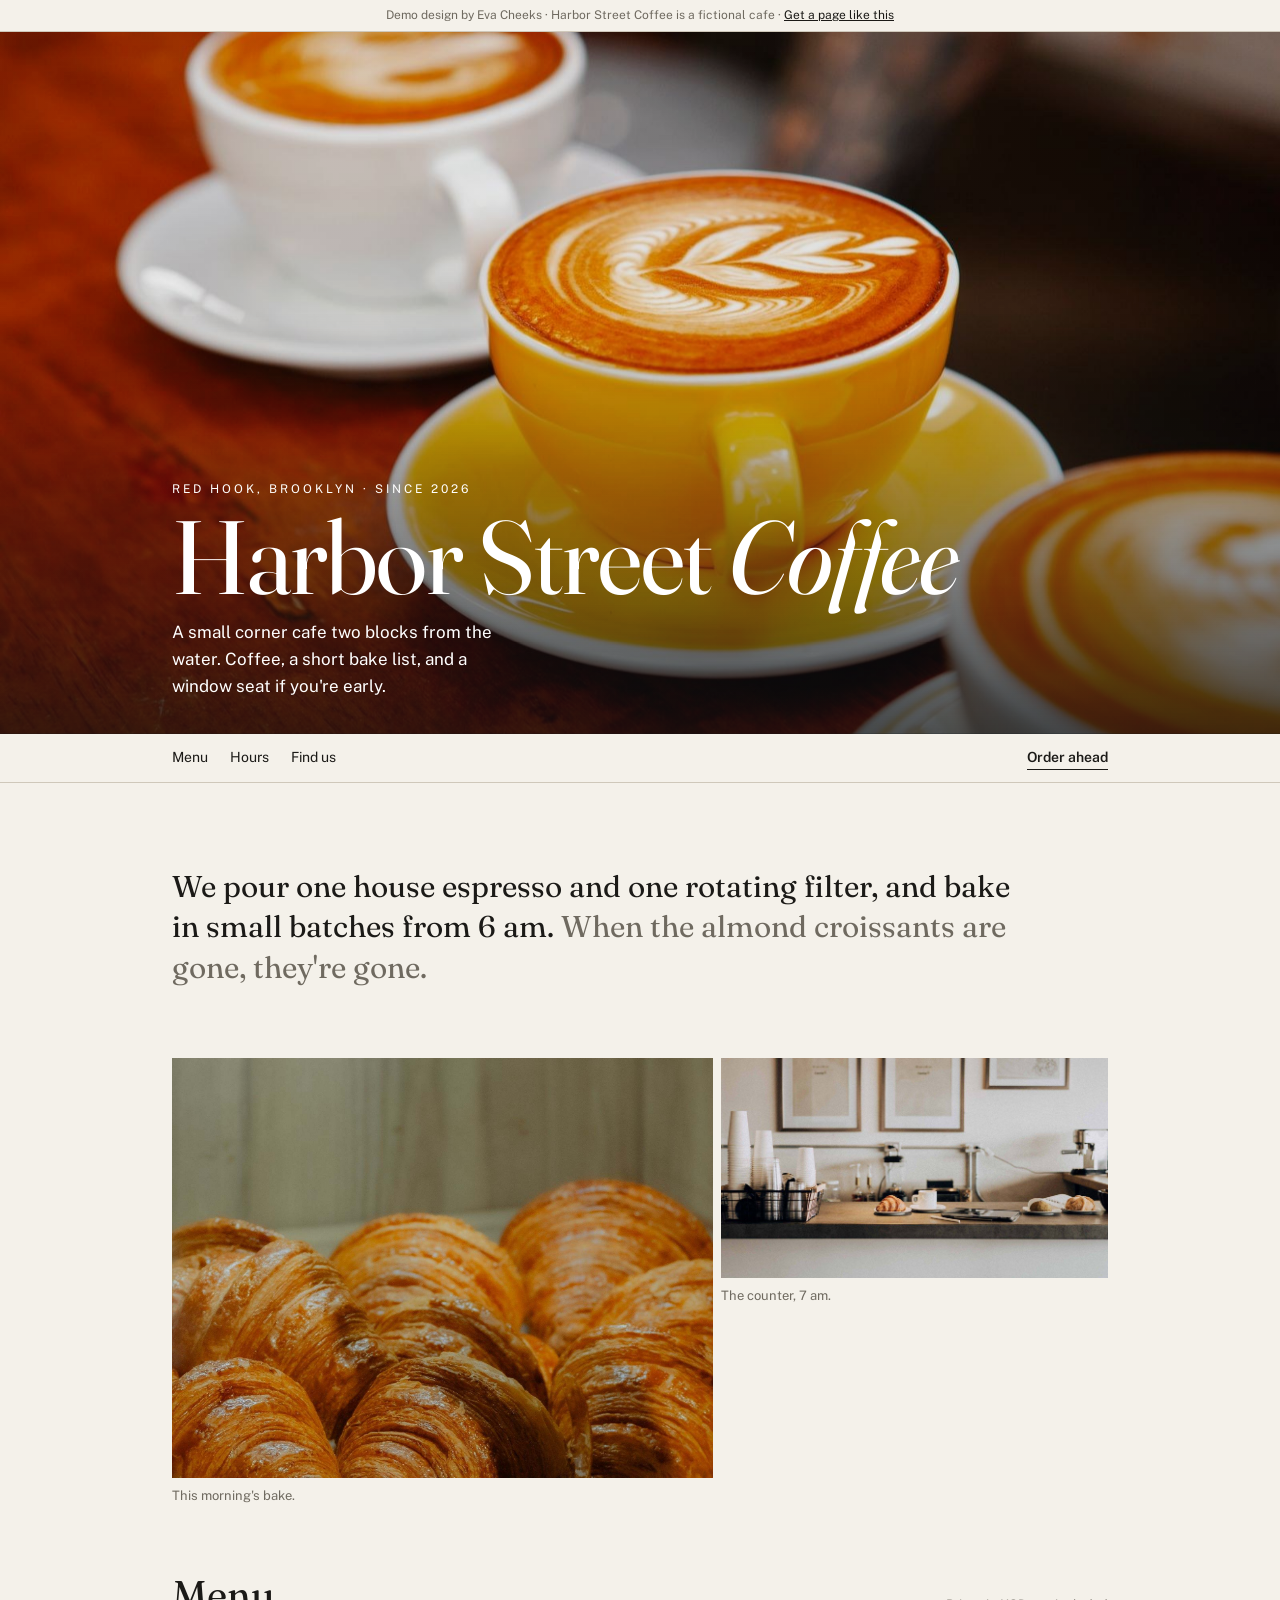
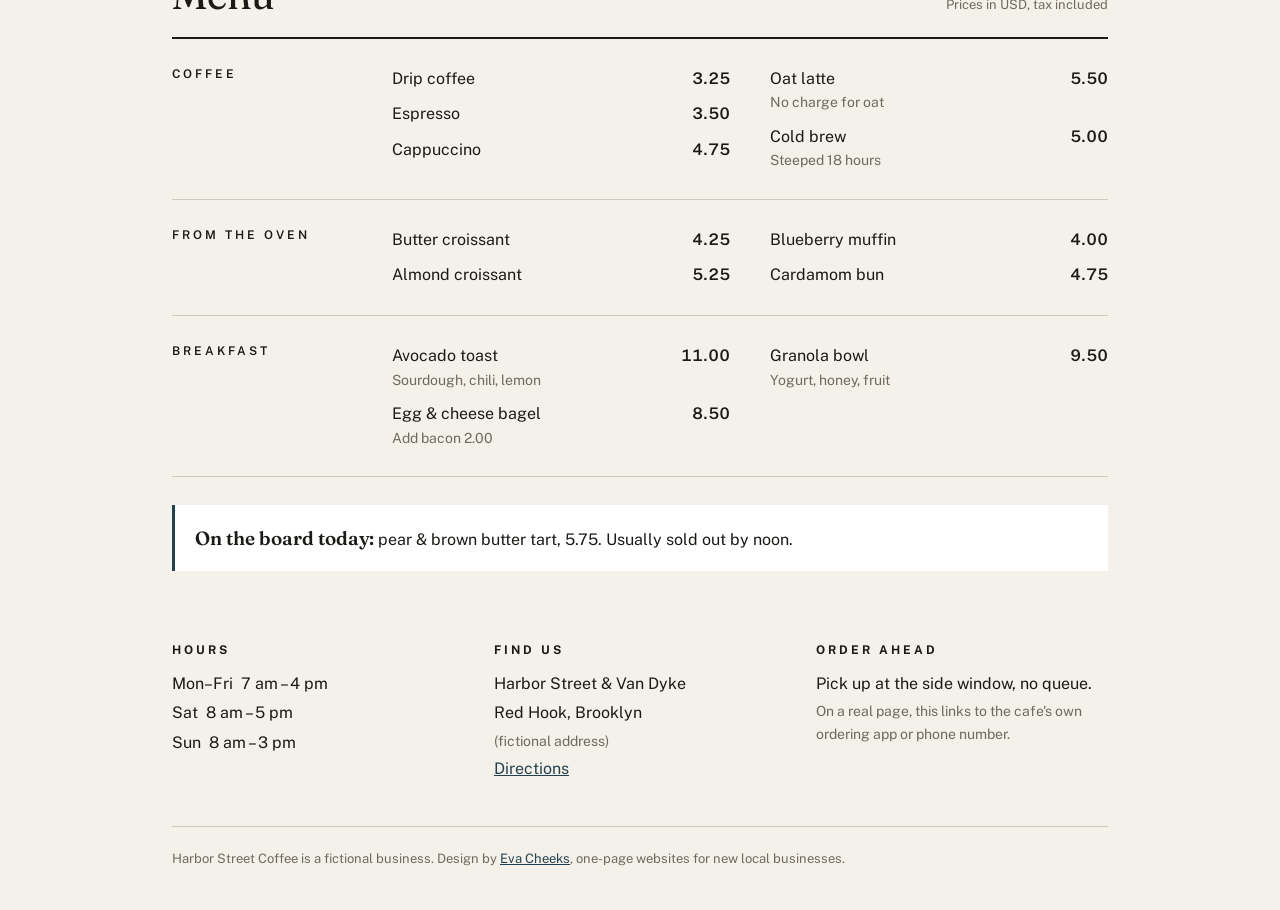
==== commit 848c6b07: "fix(site,automation): resolve all portfolio/demo audit defects, add outreach-config, CRM seed, and C" ====
--- a/demo/harbor-street-coffee/index.html
+++ b/demo/harbor-street-coffee/index.html
@@ -4,7 +4,15 @@
 <meta charset="utf-8">
 <meta name="viewport" content="width=device-width, initial-scale=1">
 <title>Harbor Street Coffee · Red Hook, Brooklyn (demo design)</title>
+<meta name="description" content="Demo one-page website for Harbor Street Coffee, a fictional cafe and bakery in Red Hook, Brooklyn. Design by Eva Cheeks.">
 <meta name="robots" content="noindex">
+<link rel="canonical" href="https://evacheecks.github.io/demo/harbor-street-coffee/">
+<meta property="og:title" content="Harbor Street Coffee · Red Hook, Brooklyn (demo design)">
+<meta property="og:description" content="Espresso, filter coffee, and small-batch morning pastries. Sample one-page cafe website by Eva Cheeks.">
+<meta property="og:type" content="website">
+<meta property="og:url" content="https://evacheecks.github.io/demo/harbor-street-coffee/">
+<meta property="og:image" content="https://evacheecks.github.io/demo/harbor-street-coffee/img/hero.jpg">
+<meta name="twitter:card" content="summary_large_image">
 <link rel="preconnect" href="https://fonts.googleapis.com">
 <link rel="preconnect" href="https://fonts.gstatic.com" crossorigin>
 <link href="https://fonts.googleapis.com/css2?family=Fraunces:ital,opsz,wght@0,9..144,400;0,9..144,600;1,9..144,400&family=Public+Sans:wght@400;600&display=swap" rel="stylesheet">
@@ -13,6 +21,7 @@
   * { box-sizing: border-box; }
   html { scroll-behavior: smooth; }
   body { margin: 0; background: var(--paper); color: var(--ink); font: 16px/1.6 "Public Sans", system-ui, sans-serif; }
+  .sr-only { position: absolute; width: 1px; height: 1px; padding: 0; margin: -1px; overflow: hidden; clip: rect(0,0,0,0); border: 0; }
   .note { font-size: 12px; text-align: center; padding: 6px 12px; color: var(--muted); border-bottom: 1px solid var(--rule); }
   .note a { color: var(--ink); }
 
@@ -57,7 +66,7 @@
   .row { transition: padding-left .25s ease, color .25s ease; }
   .row:hover { padding-left: 6px; color: var(--sea); }
   nav a { transition: opacity .2s; } nav a:hover { opacity: .6; }
-  #visit h4 { font-size: 12px; letter-spacing: 3px; text-transform: uppercase; margin: 0 0 10px; }
+  #visit h3 { font-size: 12px; letter-spacing: 3px; text-transform: uppercase; margin: 0 0 10px; }
   #visit p { margin: 0 0 4px; }
   .muted { color: var(--muted); font-size: 14px; }
   a { color: var(--sea); }
@@ -70,7 +79,6 @@
 
   /* Motion: entrance, scroll reveal, hover. Disabled for reduced-motion users. */
   @keyframes rise { from { opacity: 0; transform: translateY(26px); } to { opacity: 1; transform: none; } }
-  @keyframes kenburns { from { background-size: 112%; } to { background-size: 100%; } }
   @keyframes drift { from { transform: scale(1.12); } to { transform: scale(1); } }
   .js .reveal { opacity: 0; transform: translateY(28px); transition: opacity .8s cubic-bezier(.2,.7,.2,1), transform .8s cubic-bezier(.2,.7,.2,1); transition-delay: var(--d, 0s); }
   .js .reveal.in { opacity: 1; transform: none; }
@@ -151,27 +159,28 @@
   </section>
 
   <section id="visit">
+    <h2 class="sr-only">Visit &amp; Order</h2>
     <div class="reveal">
-      <h4>Hours</h4>
+      <h3>Hours</h3>
       <p>Mon–Fri &nbsp;7 am – 4 pm</p>
       <p>Sat &nbsp;8 am – 5 pm</p>
       <p>Sun &nbsp;8 am – 3 pm</p>
     </div>
     <div class="reveal" style="--d:.1s">
-      <h4>Find us</h4>
+      <h3>Find us</h3>
       <p>Harbor Street &amp; Van Dyke</p>
       <p>Red Hook, Brooklyn</p>
       <p class="muted">(fictional address)</p>
       <p><a href="https://www.google.com/maps/search/?api=1&amp;query=Red+Hook+Brooklyn">Directions</a></p>
     </div>
     <div class="reveal" style="--d:.2s">
-      <h4>Order ahead</h4>
+      <h3>Order ahead</h3>
       <p>Pick up at the side window, no queue.</p>
       <p class="muted">On a real page, this links to the cafe's own ordering app or phone number.</p>
     </div>
   </section>
 
-  <footer>Harbor Street Coffee is a fictional business. Design by <a href="../../">Eva Cheeks</a>, one-page websites for new restaurants and cafes.</footer>
+  <footer>Harbor Street Coffee is a fictional business. Design by <a href="../../">Eva Cheeks</a>, one-page websites for new local businesses.</footer>
 </main>
 <script>
   document.documentElement.classList.add('js');
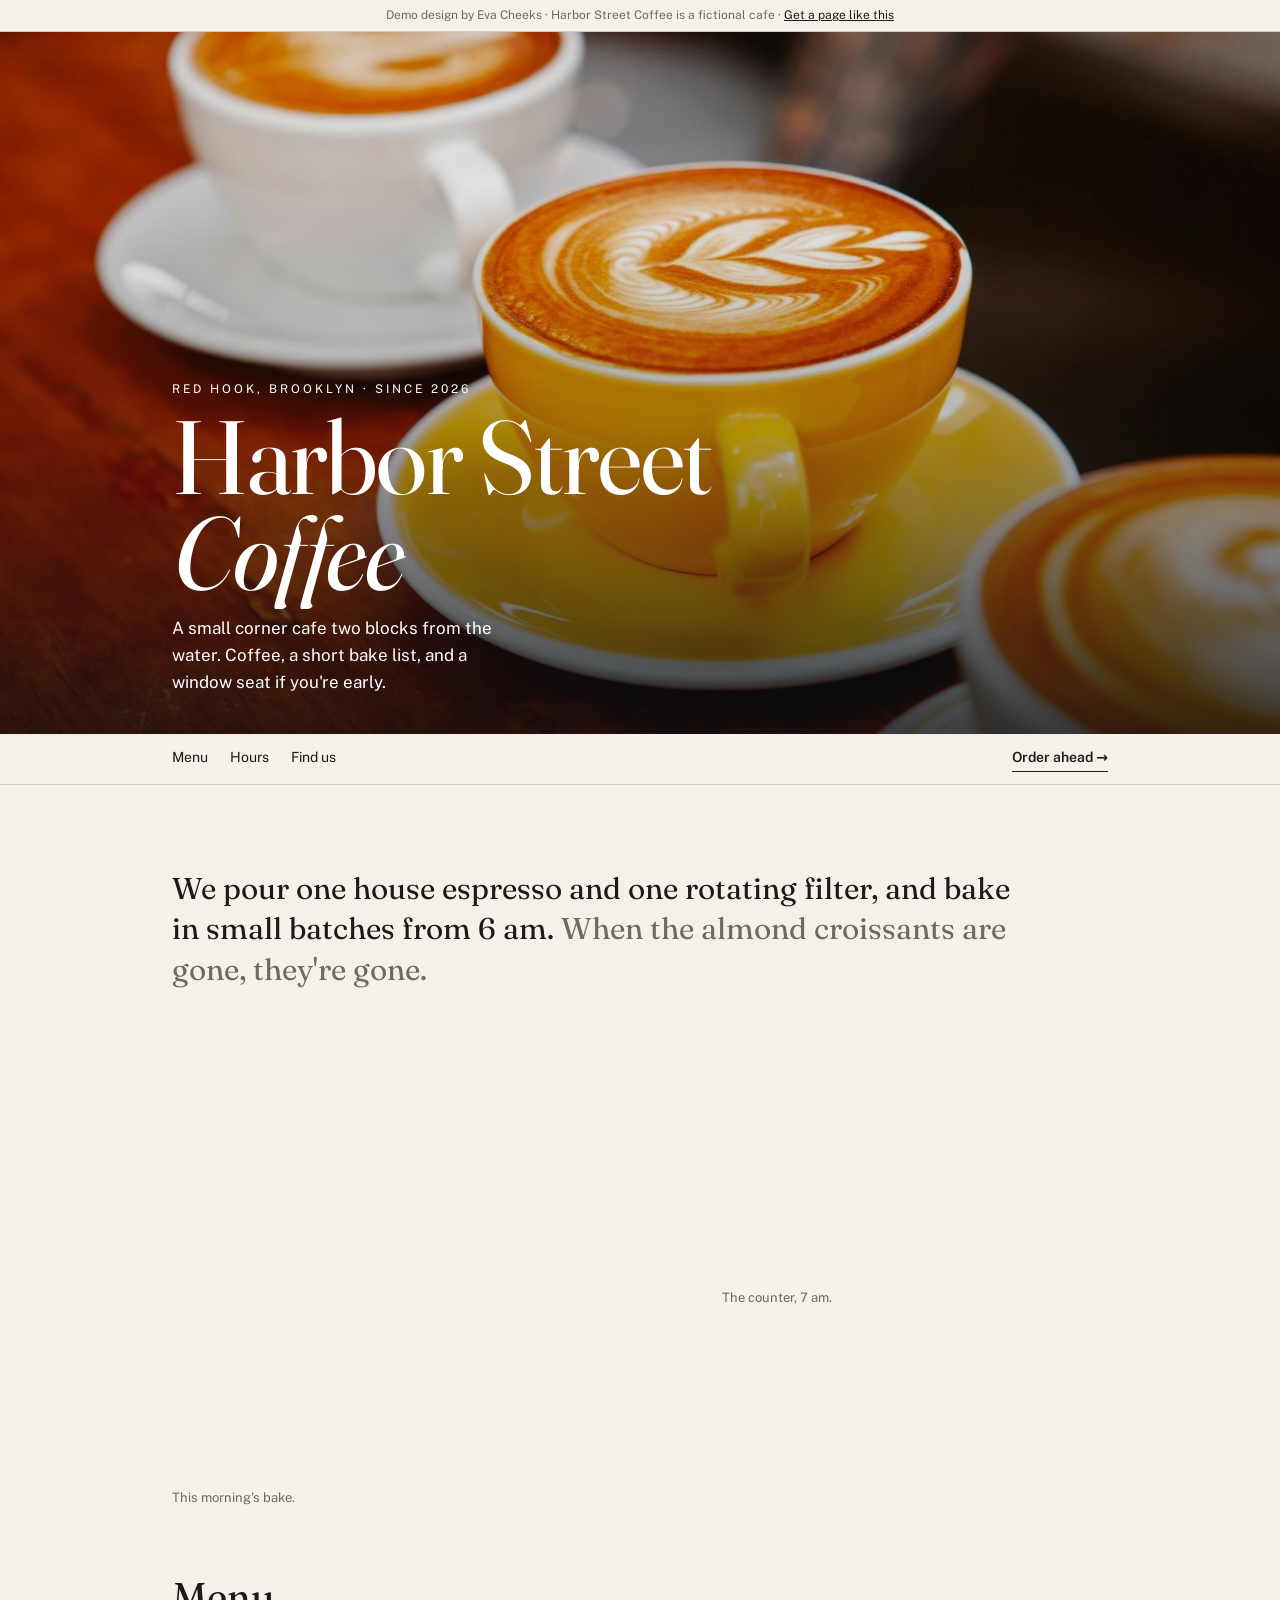
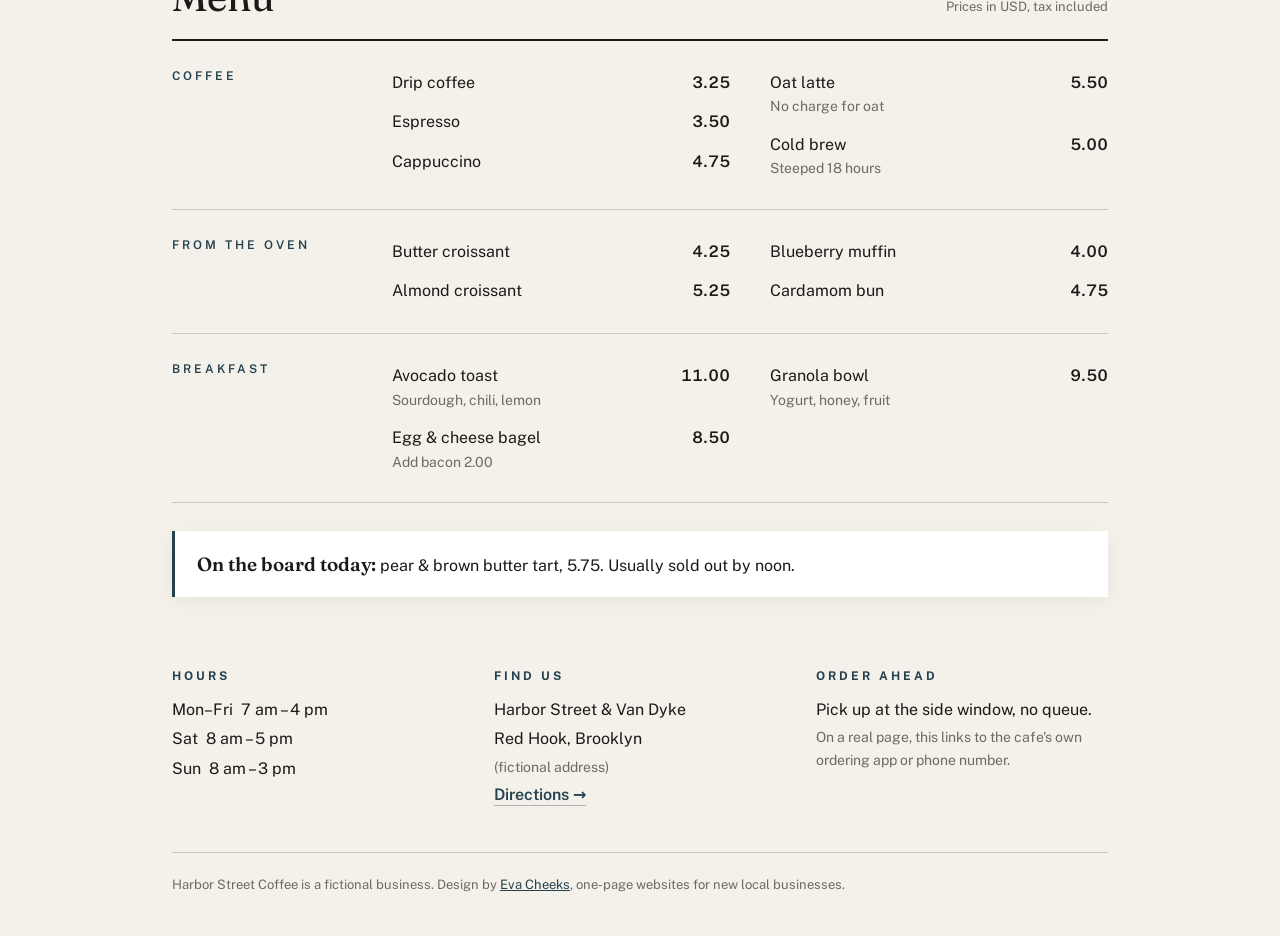
==== commit 4a06427e: "Upgrade motion design across portfolio and all 5 demos; add studio motion-blur Reels 08-13 generator" ====
--- a/demo/harbor-street-coffee/index.html
+++ b/demo/harbor-street-coffee/index.html
@@ -17,57 +17,131 @@
 <link rel="preconnect" href="https://fonts.gstatic.com" crossorigin>
 <link href="https://fonts.googleapis.com/css2?family=Fraunces:ital,opsz,wght@0,9..144,400;0,9..144,600;1,9..144,400&family=Public+Sans:wght@400;600&display=swap" rel="stylesheet">
 <style>
-  :root { --ink: #1b1a17; --paper: #f4f1ea; --muted: #6f6a60; --rule: #cfc8ba; --sea: #24414f; }
+  :root {
+    --ink: #1b1a17; --paper: #f4f1ea; --muted: #6f6a60; --rule: #cfc8ba; --sea: #24414f;
+    --ease-expo: cubic-bezier(0.16, 1, 0.3, 1);
+    --ease-spring: cubic-bezier(0.22, 1.18, 0.36, 1);
+  }
   * { box-sizing: border-box; }
   html { scroll-behavior: smooth; }
-  body { margin: 0; background: var(--paper); color: var(--ink); font: 16px/1.6 "Public Sans", system-ui, sans-serif; }
+  body { margin: 0; background: var(--paper); color: var(--ink); font: 16px/1.6 "Public Sans", system-ui, sans-serif; overflow-x: clip; }
   .sr-only { position: absolute; width: 1px; height: 1px; padding: 0; margin: -1px; overflow: hidden; clip: rect(0,0,0,0); border: 0; }
   .note { font-size: 12px; text-align: center; padding: 6px 12px; color: var(--muted); border-bottom: 1px solid var(--rule); }
   .note a { color: var(--ink); }
 
   .hero { position: relative; min-height: 78vh; display: flex; align-items: flex-end; color: #fff;
     background: var(--sea); overflow: hidden; }
-  .hero-bg { position: absolute; inset: 0; background: url("img/hero.jpg") center/cover no-repeat; animation: drift 2.8s cubic-bezier(.2,.7,.2,1) both; }
-  .hero::after { content: ""; position: absolute; inset: 0; background: linear-gradient(to top, rgba(10,14,16,.72), rgba(10,14,16,.05) 60%); }
-  .hero-text { position: relative; z-index: 1; padding: 28px 22px 34px; max-width: 980px; width: 100%; margin: 0 auto; }
-  .est { font-size: 12px; letter-spacing: 3px; text-transform: uppercase; margin: 0 0 10px; opacity: .85; }
+  .hero-bg {
+    position: absolute; inset: -6% 0;
+    background: url("img/hero.jpg") center/cover no-repeat;
+    transform: translate3d(0, var(--py, 0px), 0) scale(1.04);
+    animation: kenBurns 3.4s var(--ease-expo) both;
+    will-change: transform;
+  }
+  .hero::after {
+    content: ""; position: absolute; inset: 0;
+    background: linear-gradient(to top, rgba(10,14,16,.78) 0%, rgba(10,14,16,.28) 44%, rgba(10,14,16,.06) 72%);
+  }
+  .hero-text { position: relative; z-index: 1; padding: 28px 22px 38px; max-width: 980px; width: 100%; margin: 0 auto; }
+  .est { font-size: 12px; letter-spacing: 3px; text-transform: uppercase; margin: 0 0 10px; opacity: .88; }
   h1 { font-family: "Fraunces", Georgia, serif; font-weight: 400; font-size: clamp(46px, 13vw, 104px); line-height: .92; letter-spacing: -1.5px; margin: 0; }
+  h1 .line-mask { display: block; overflow: hidden; padding-bottom: 0.08em; margin-bottom: -0.08em; }
+  h1 .line-mask > span { display: inline-block; animation: maskRise 1.05s var(--ease-expo) both; }
+  h1 .line-mask:nth-child(2) > span { animation-delay: .14s; }
   h1 em { font-style: italic; }
   .hero p.line { margin: 14px 0 0; max-width: 34ch; font-size: 17px; opacity: .92; }
 
-  nav { position: sticky; top: 0; z-index: 3; background: var(--paper); border-bottom: 1px solid var(--rule); }
+  nav {
+    position: sticky; top: 0; z-index: 6;
+    background: rgba(244, 241, 234, 0.92);
+    backdrop-filter: blur(10px);
+    -webkit-backdrop-filter: blur(10px);
+    border-bottom: 1px solid var(--rule);
+  }
+  .nav-progress {
+    position: absolute; left: 0; right: 0; bottom: -1px; height: 2px;
+    background: var(--sea);
+    transform-origin: left center;
+    transform: scaleX(0);
+    pointer-events: none;
+  }
   nav .in { max-width: 980px; margin: 0 auto; display: flex; gap: 22px; padding: 12px 22px; font-size: 14px; overflow-x: auto; white-space: nowrap; }
-  nav a { color: var(--ink); text-decoration: none; }
-  nav a.order { margin-left: auto; font-weight: 600; border-bottom: 1.5px solid var(--ink); }
+  nav a { color: var(--ink); text-decoration: none; position: relative; padding-bottom: 2px; transition: color .25s var(--ease-expo), opacity .25s ease; }
+  nav a:not(.order)::after {
+    content: ""; position: absolute; left: 0; right: 0; bottom: -2px; height: 1.5px;
+    background: var(--sea); transform: scaleX(0); transform-origin: left;
+    transition: transform .38s var(--ease-expo);
+  }
+  nav a:not(.order):hover::after, nav a.active::after { transform: scaleX(1); }
+  nav a.active { color: var(--sea); font-weight: 600; }
+  nav a.order {
+    margin-left: auto; font-weight: 600; border-bottom: 1.5px solid var(--ink);
+    transition: transform .3s var(--ease-spring), color .25s ease, border-color .25s ease;
+  }
+  nav a.order:hover { color: var(--sea); border-color: var(--sea); transform: translateY(-1.5px); }
 
   .wrap { max-width: 980px; margin: 0 auto; padding: 0 22px; }
   .intro { padding: 54px 0 40px; font-family: "Fraunces", serif; font-size: clamp(22px, 5vw, 30px); line-height: 1.35; max-width: 28em; }
   .intro span { color: var(--muted); }
 
-  .strip { display: grid; grid-template-columns: 1.4fr 1fr; gap: 8px; }
-  .ph { background: #d8d0c2 center/cover no-repeat; min-height: 220px; }
+  .strip { display: grid; grid-template-columns: 1.4fr 1fr; gap: 10px; }
+  .curtain { overflow: hidden; border-radius: 4px; background: #d8d0c2; }
+  .js .curtain { clip-path: inset(100% 0 0 0); transition: clip-path 1.05s var(--ease-expo); transition-delay: var(--d, 0s); }
+  .js .curtain.in { clip-path: inset(0 0 0 0); }
+  .ph {
+    background: #d8d0c2 center/cover no-repeat; min-height: 220px;
+    transform: scale(1.12);
+    transition: transform 1.25s var(--ease-expo);
+    will-change: transform;
+  }
+  .js .curtain.in .ph { transform: scale(1); }
+  .curtain:hover .ph { transform: scale(1.05); }
   .ph.a { background-image: url("img/bake.jpg"); min-height: 300px; }
   .ph.b { background-image: url("img/counter.jpg"); }
   .cap { font-size: 13px; color: var(--muted); margin: 8px 0 0; }
 
   #menu { padding: 56px 0 10px; }
-  .menu-head { display: flex; justify-content: space-between; align-items: baseline; border-bottom: 2px solid var(--ink); padding-bottom: 10px; }
+  .menu-head { position: relative; display: flex; justify-content: space-between; align-items: baseline; padding-bottom: 12px; }
+  .menu-head::after {
+    content: ""; position: absolute; left: 0; right: 0; bottom: 0; height: 2px;
+    background: var(--ink); transform-origin: left center;
+    transition: transform 1s var(--ease-expo);
+  }
+  .js .menu-head:not(.in)::after { transform: scaleX(0); }
   h2 { font-family: "Fraunces", serif; font-weight: 400; font-size: 40px; margin: 0; }
   .menu-head span { font-size: 13px; color: var(--muted); }
-  .group { display: grid; grid-template-columns: 1fr; gap: 6px 40px; padding: 22px 0; border-bottom: 1px solid var(--rule); }
-  .group h3 { font-size: 12px; letter-spacing: 3px; text-transform: uppercase; margin: 4px 0 6px; font-weight: 600; }
-  .row { display: flex; justify-content: space-between; gap: 16px; padding: 5px 0; }
+  .group { position: relative; display: grid; grid-template-columns: 1fr; gap: 6px 40px; padding: 22px 0; border-bottom: 1px solid var(--rule); }
+  .group h3 { font-size: 12px; letter-spacing: 3px; text-transform: uppercase; margin: 4px 0 6px; font-weight: 600; color: var(--sea); }
+  .row {
+    display: flex; justify-content: space-between; gap: 16px;
+    padding: 7px 10px; margin: 0 -10px; border-radius: 6px;
+    transition: transform .35s var(--ease-expo), background-color .3s ease, color .25s ease;
+  }
+  .row:hover { background: rgba(36, 65, 79, 0.065); transform: translateX(6px); color: var(--sea); }
   .row i { display: block; font-style: normal; color: var(--muted); font-size: 14px; }
-  .row b { font-weight: 600; font-variant-numeric: tabular-nums; }
-  .today { margin: 28px 0 0; padding: 18px 20px; background: #fff; border-left: 3px solid var(--sea); }
+  .row b { font-weight: 600; font-variant-numeric: tabular-nums; transition: transform .35s var(--ease-spring); }
+  .row:hover b { transform: translateX(-2px) scale(1.04); }
+
+  .today {
+    position: relative; overflow: hidden;
+    margin: 28px 0 0; padding: 18px 22px; background: #fff;
+    border-left: 3px solid var(--sea);
+    box-shadow: 0 4px 20px rgba(27, 26, 23, 0.055);
+  }
+  .today::after {
+    content: ""; position: absolute; inset: 0;
+    background: linear-gradient(105deg, transparent 25%, rgba(36, 65, 79, 0.08) 50%, transparent 75%);
+    transform: translateX(-120%);
+    pointer-events: none;
+  }
+  .today.in::after { animation: sheenSweep 1.3s .25s var(--ease-expo) both; }
   .today strong { font-family: "Fraunces", serif; font-weight: 600; font-size: 19px; }
 
   #visit { padding: 60px 0 40px; display: grid; gap: 30px; }
-  .row { transition: padding-left .25s ease, color .25s ease; }
-  .row:hover { padding-left: 6px; color: var(--sea); }
-  nav a { transition: opacity .2s; } nav a:hover { opacity: .6; }
-  #visit h3 { font-size: 12px; letter-spacing: 3px; text-transform: uppercase; margin: 0 0 10px; }
+  #visit h3 { font-size: 12px; letter-spacing: 3px; text-transform: uppercase; margin: 0 0 10px; color: var(--sea); }
   #visit p { margin: 0 0 4px; }
+  #visit a { position: relative; font-weight: 600; text-decoration: none; border-bottom: 1px solid rgba(36,65,79,.35); padding-bottom: 1px; transition: border-color .25s ease, color .25s ease; }
+  #visit a:hover { border-color: var(--sea); }
   .muted { color: var(--muted); font-size: 14px; }
   a { color: var(--sea); }
   footer { border-top: 1px solid var(--rule); padding: 22px 0 40px; font-size: 13px; color: var(--muted); }
@@ -77,22 +151,29 @@
     .ph.a { min-height: 420px; }
   }
 
-  /* Motion: entrance, scroll reveal, hover. Disabled for reduced-motion users. */
-  @keyframes rise { from { opacity: 0; transform: translateY(26px); } to { opacity: 1; transform: none; } }
-  @keyframes drift { from { transform: scale(1.12); } to { transform: scale(1); } }
-  .js .reveal { opacity: 0; transform: translateY(28px); transition: opacity .8s cubic-bezier(.2,.7,.2,1), transform .8s cubic-bezier(.2,.7,.2,1); transition-delay: var(--d, 0s); }
-  .js .reveal.in { opacity: 1; transform: none; }
-  .hero-anim > :not(.hero-bg) { animation: rise .9s cubic-bezier(.2,.7,.2,1) both; }
-  .hero-anim > *:nth-child(2) { animation-delay: .12s; } .hero-anim > *:nth-child(3) { animation-delay: .24s; }
-  .hero-anim > *:nth-child(4) { animation-delay: .36s; } .hero-anim > *:nth-child(5) { animation-delay: .48s; }
-  .zoom { overflow: hidden; }
-  .zoom-in { transition: transform 1.2s cubic-bezier(.2,.7,.2,1); }
-  .zoom:hover .zoom-in, .zoom-in:hover { transform: scale(1.04); }
-  .lift { transition: transform .25s ease, box-shadow .25s ease, background-color .25s ease; }
-  .lift:hover { transform: translateY(-2px); }
+  /* Studio motion choreography. Disabled for reduced-motion users. */
+  @keyframes kenBurns { from { transform: translate3d(0, 0, 0) scale(1.16); } to { transform: translate3d(0, var(--py, 0px), 0) scale(1.04); } }
+  @keyframes maskRise { from { opacity: 0; transform: translate3d(0, 108%, 0); } to { opacity: 1; transform: translate3d(0, 0, 0); } }
+  @keyframes riseBlur { from { opacity: 0; transform: translate3d(0, 22px, 0); filter: blur(5px); } to { opacity: 1; transform: none; filter: blur(0); } }
+  @keyframes sheenSweep { from { transform: translateX(-120%); } to { transform: translateX(130%); } }
+  .hero-anim > .est { animation: riseBlur .85s var(--ease-expo) both; }
+  .hero-anim > p.line { animation: riseBlur .9s .30s var(--ease-expo) both; }
+
+  .js .reveal {
+    opacity: 0;
+    transform: translate3d(0, 24px, 0);
+    filter: blur(4px);
+    transition: opacity .82s var(--ease-expo), transform .82s var(--ease-expo), filter .72s var(--ease-expo);
+    transition-delay: var(--d, 0s);
+  }
+  .js .reveal.in { opacity: 1; transform: none; filter: blur(0); }
+
   @media (prefers-reduced-motion: reduce) {
     *, *::before, *::after { animation: none !important; transition: none !important; }
-    .js .reveal { opacity: 1; transform: none; }
+    .js .reveal { opacity: 1; transform: none; filter: none; }
+    .js .curtain { clip-path: none; }
+    .ph, .hero-bg { transform: none !important; }
+    .nav-progress { display: none; }
   }
 </style>
 </head>
@@ -100,24 +181,30 @@
 <div class="note">Demo design by Eva Cheeks · Harbor Street Coffee is a fictional cafe · <a href="../../">Get a page like this</a></div>
 
 <header class="hero">
-  <div class="hero-bg"></div>
+  <div class="hero-bg" id="heroBg"></div>
   <div class="hero-text hero-anim">
     <p class="est">Red Hook, Brooklyn · Since 2026</p>
-    <h1>Harbor Street <em>Coffee</em></h1>
+    <h1><span class="line-mask"><span>Harbor Street</span></span><span class="line-mask"><span><em>Coffee</em></span></span></h1>
     <p class="line">A small corner cafe two blocks from the water. Coffee, a short bake list, and a window seat if you're early.</p>
   </div>
 </header>
 
-<nav><div class="in">
-  <a href="#menu">Menu</a><a href="#visit">Hours</a><a href="#visit">Find us</a><a class="order lift" href="#visit">Order ahead</a>
-</div></nav>
+<nav>
+  <div class="in">
+    <a href="#menu" data-nav="menu">Menu</a>
+    <a href="#visit" data-nav="visit">Hours</a>
+    <a href="#visit">Find us</a>
+    <a class="order" href="#visit">Order ahead →</a>
+  </div>
+  <div class="nav-progress" id="navProgress" aria-hidden="true"></div>
+</nav>
 
 <main class="wrap">
   <p class="intro reveal">We pour one house espresso and one rotating filter, and bake in small batches from 6 am. <span>When the almond croissants are gone, they're gone.</span></p>
 
   <div class="strip">
-    <div class="reveal"><div class="zoom"><div class="ph a zoom-in" role="img" aria-label="Croissants on a tray"></div></div><p class="cap">This morning's bake.</p></div>
-    <div class="reveal" style="--d:.12s"><div class="zoom"><div class="ph b zoom-in" role="img" aria-label="The coffee counter"></div></div><p class="cap">The counter, 7 am.</p></div>
+    <div><div class="curtain reveal"><div class="ph a" role="img" aria-label="Croissants on a tray"></div></div><p class="cap reveal" style="--d:.12s">This morning's bake.</p></div>
+    <div><div class="curtain reveal" style="--d:.14s"><div class="ph b" role="img" aria-label="The coffee counter"></div></div><p class="cap reveal" style="--d:.24s">The counter, 7 am.</p></div>
   </div>
 
   <section id="menu">
@@ -171,7 +258,7 @@
       <p>Harbor Street &amp; Van Dyke</p>
       <p>Red Hook, Brooklyn</p>
       <p class="muted">(fictional address)</p>
-      <p><a href="https://www.google.com/maps/search/?api=1&amp;query=Red+Hook+Brooklyn">Directions</a></p>
+      <p><a href="https://www.google.com/maps/search/?api=1&amp;query=Red+Hook+Brooklyn">Directions →</a></p>
     </div>
     <div class="reveal" style="--d:.2s">
       <h3>Order ahead</h3>
@@ -186,17 +273,45 @@
   document.documentElement.classList.add('js');
   (function () {
     var els = document.querySelectorAll('.reveal');
-    if (!('IntersectionObserver' in window)) { els.forEach(function (e) { e.classList.add('in'); }); return; }
-    var io = new IntersectionObserver(function (entries) {
+    var io = 'IntersectionObserver' in window ? new IntersectionObserver(function (entries) {
       entries.forEach(function (en) { if (en.isIntersecting) { en.target.classList.add('in'); io.unobserve(en.target); } });
-    }, { threshold: 0.12, rootMargin: '0px 0px -40px 0px' });
-    els.forEach(function (e) { io.observe(e); });
-    // Stagger rows inside each revealed group.
+    }, { threshold: 0.1, rootMargin: '0px 0px -36px 0px' }) : null;
+    function watch(e) { if (io) io.observe(e); else e.classList.add('in'); }
+    els.forEach(watch);
     document.querySelectorAll('[data-stagger]').forEach(function (g) {
       Array.prototype.forEach.call(g.querySelectorAll(g.getAttribute('data-stagger')), function (row, i) {
-        row.classList.add('reveal'); row.style.setProperty('--d', (i * 0.045) + 's'); io.observe(row);
+        row.classList.add('reveal'); row.style.setProperty('--d', (i * 0.045) + 's'); watch(row);
       });
     });
+
+    // Smooth hero parallax + reading progress bar + active nav scrollspy
+    var reduce = window.matchMedia && window.matchMedia('(prefers-reduced-motion: reduce)').matches;
+    var heroBg = document.getElementById('heroBg');
+    var navProg = document.getElementById('navProgress');
+    var navLinks = document.querySelectorAll('nav a[data-nav]');
+    var sections = ['menu', 'visit'].map(function (id) { return document.getElementById(id); }).filter(Boolean);
+    var ticking = false;
+
+    function onScroll() {
+      ticking = false;
+      var y = window.scrollY || 0;
+      if (!reduce && heroBg && y < window.innerHeight * 1.2) {
+        heroBg.style.setProperty('--py', (y * 0.22).toFixed(1) + 'px');
+      }
+      if (!reduce && navProg) {
+        var max = Math.max(1, document.documentElement.scrollHeight - window.innerHeight);
+        navProg.style.transform = 'scaleX(' + Math.min(1, Math.max(0, y / max)) + ')';
+      }
+      var activeId = '';
+      sections.forEach(function (sec) {
+        if (sec.getBoundingClientRect().top <= 140) activeId = sec.id;
+      });
+      navLinks.forEach(function (a) { a.classList.toggle('active', a.getAttribute('data-nav') === activeId); });
+    }
+    window.addEventListener('scroll', function () {
+      if (!ticking) { ticking = true; requestAnimationFrame(onScroll); }
+    }, { passive: true });
+    onScroll();
   })();
 </script>
 </body>
